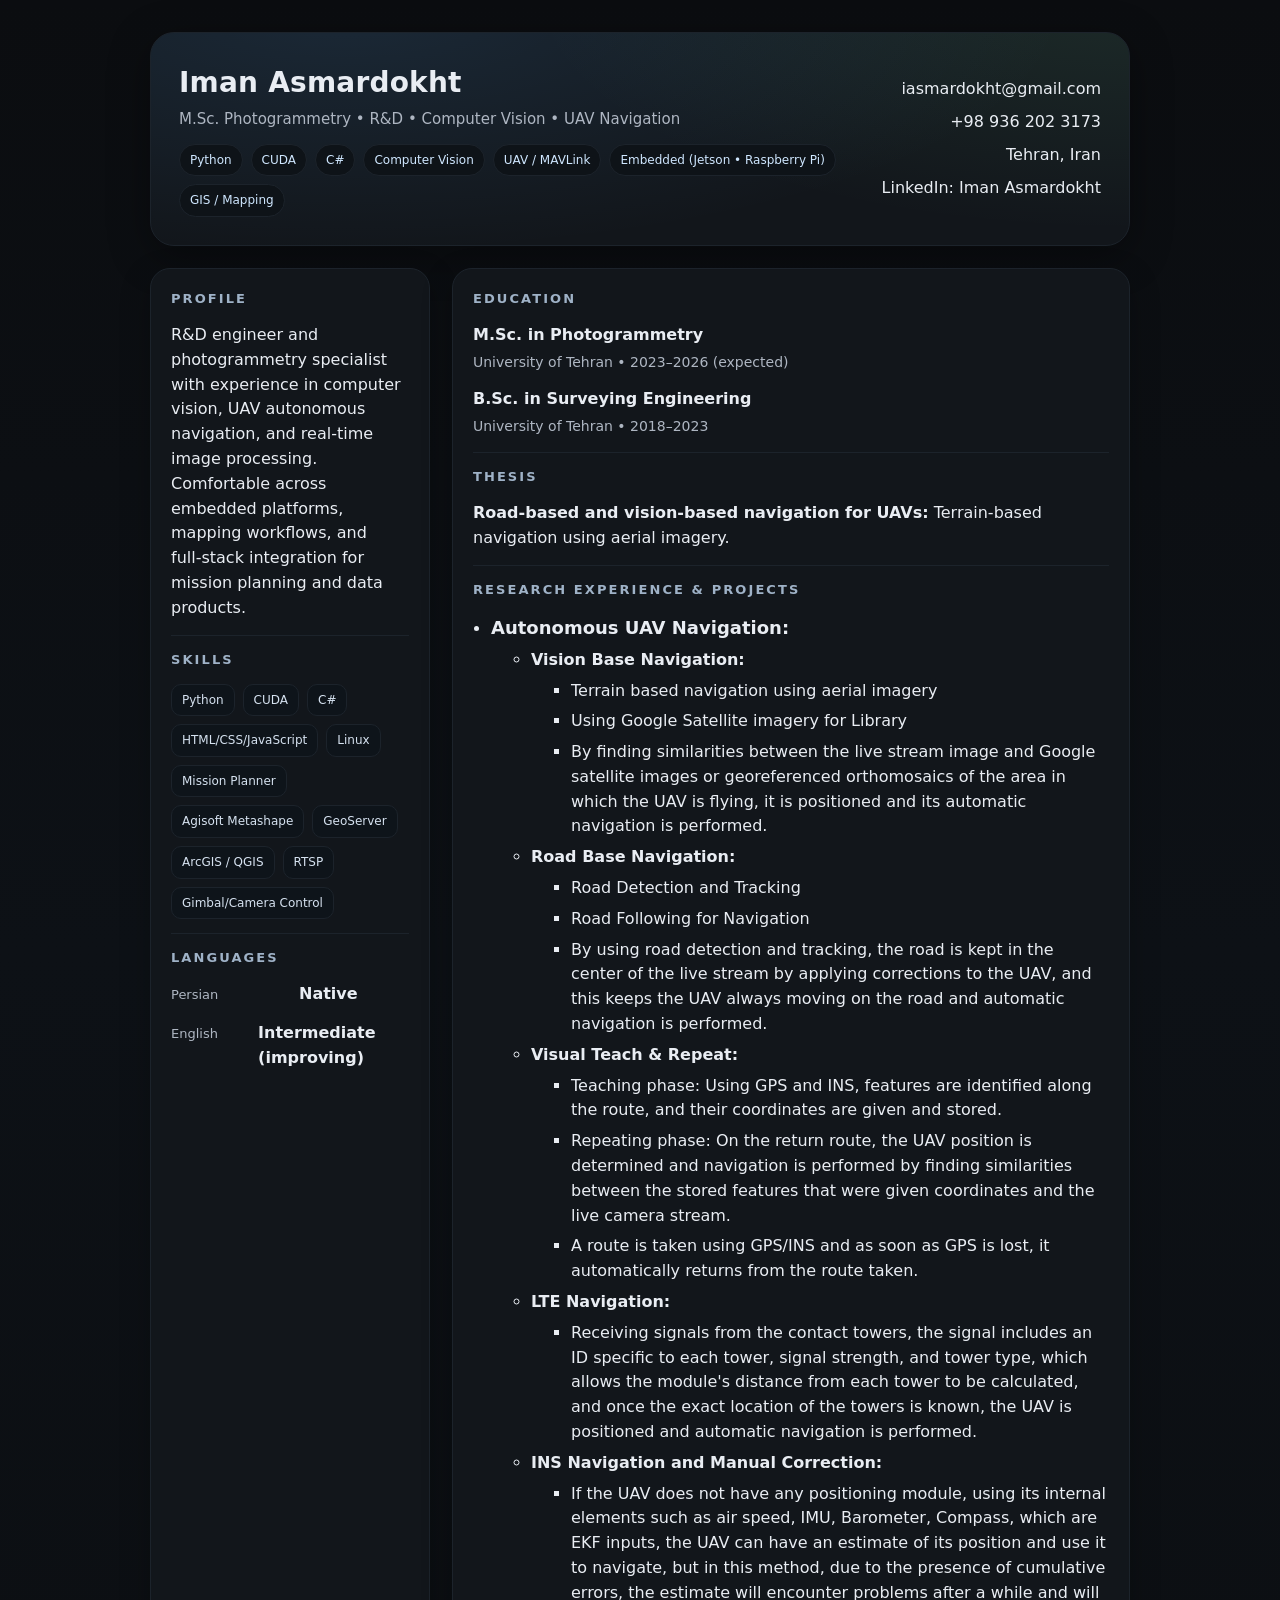
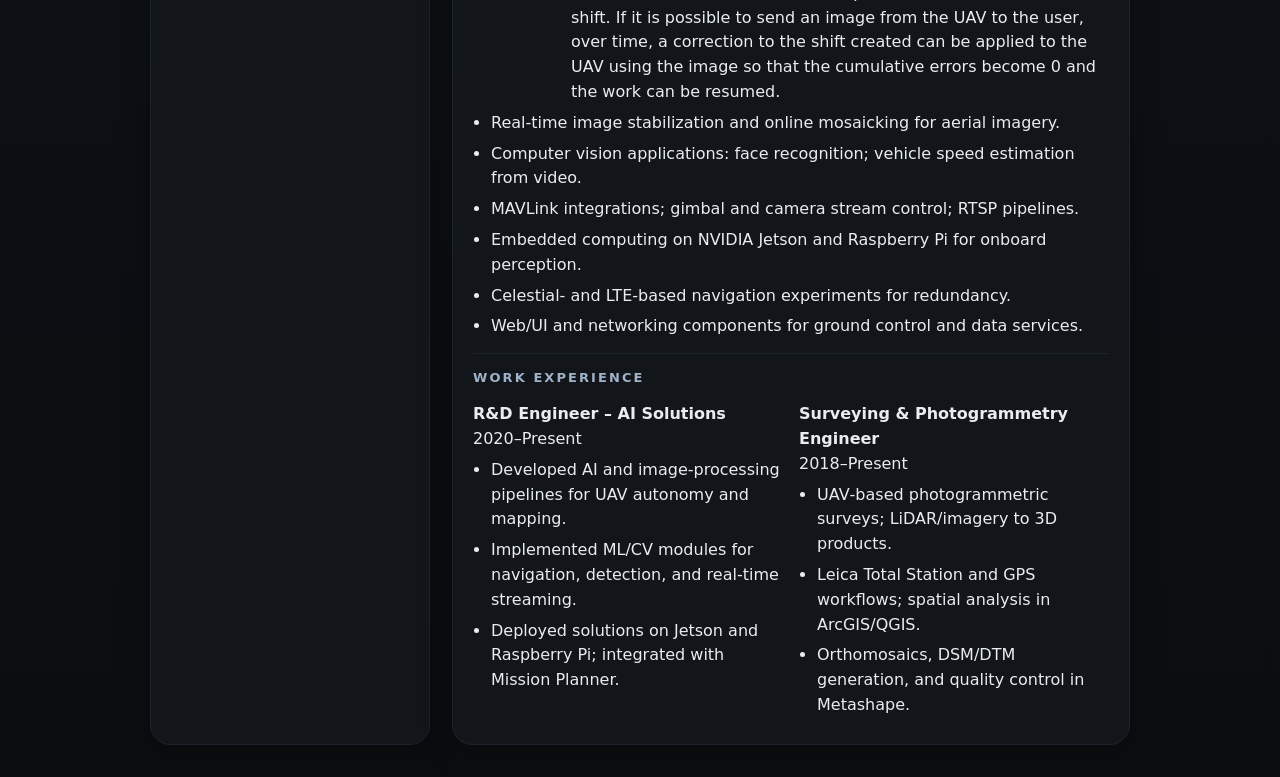
==== index.html @ 5e140377 "corection" ====
<!doctype html>
<html lang="en">
<head>
<meta charset="utf-8">
<title>Iman Asmardokht – Academic CV</title>
<meta name="viewport" content="width=device-width,initial-scale=1">
<style>
:root{
  --bg:#0b0d10;
  --card:#12161b;
  --ink:#e9edf3;
  --muted:#aeb6c2;
  --brand:#5bb1ff;
  --accent:#7ee7a7;
  --rule:#1c232b;
}
*{box-sizing:border-box}
html,body{margin:0}
body{
  background:linear-gradient(180deg,#0b0d10, #0d1116 40%, #0b0d10);
  color:var(--ink);
  font:16px/1.55 ui-sans-serif,system-ui,-apple-system,Segoe UI,Roboto,Arial,Apple Color Emoji,Segoe UI Emoji;
  -webkit-font-smoothing:antialiased;
  padding:32px 16px;
}
.wrapper{
  max-width:980px;margin:0 auto;
}
.header{
  background:radial-gradient(1200px 400px at 20% -10%, rgba(91,177,255,.12), transparent 60%),
             radial-gradient(1000px 400px at 100% -20%, rgba(126,231,167,.10), transparent 60%),
             var(--card);
  border:1px solid var(--rule);
  border-radius:24px;
  padding:28px;
  display:grid;
  grid-template-columns:1fr auto;
  gap:16px;
  box-shadow:0 10px 40px rgba(0,0,0,.35);
}
.name{
  font-size:28px;font-weight:800;letter-spacing:.2px;
}
.role{color:var(--muted);font-size:15px;margin-top:4px}
.tags{margin-top:12px;display:flex;flex-wrap:wrap;gap:8px}
.tag{
  border:1px solid var(--rule);
  background:#0e1318;
  color:#cfe7ff;
  padding:6px 10px;border-radius:999px;font-size:12px
}
.contact{
  display:flex;flex-direction:column;gap:8px;
  align-items:flex-end;justify-content:center
}
.contact a{color:var(--ink);text-decoration:none}
.contact a:hover{color:var(--brand)}
.grid{
  margin-top:22px;
  display:grid;
  grid-template-columns: 280px 1fr;
  gap:22px;
}
.card{
  background:var(--card);
  border:1px solid var(--rule);
  border-radius:20px;
  padding:20px;
  box-shadow:0 10px 30px rgba(0,0,0,.25);
}
.h{
  font-size:13px;text-transform:uppercase;letter-spacing:.16em;color:#9fb2c7;margin:0 0 14px;
}
.item{margin-bottom:14px}
.item:last-child{margin-bottom:0}
.kv{display:flex;gap:8px;align-items:baseline}
.k{width:120px;color:var(--muted);font-size:13px}
.v{font-weight:600}
.hr{height:1px;background:var(--rule);margin:14px 0}
.edu .degree{font-weight:700}
.edu .meta{color:var(--muted);font-size:14px;margin-top:4px}
.badges{display:flex;flex-wrap:wrap;gap:8px;margin-top:8px}
.badge{
  background:#0e141a;border:1px solid var(--rule);border-radius:10px;
  padding:6px 10px;font-size:12px;color:#d6e2f0
}
.list{margin:0;padding-left:18px}
.list li{margin:6px 0}
.two-col{
  display:grid;grid-template-columns:1fr 1fr;gap:16px
}
@media (max-width:900px){
  .grid{grid-template-columns:1fr}
  .contact{align-items:flex-start}
  .two-col{grid-template-columns:1fr}
}
@media print{
  body{background:#fff;color:#000;padding:0}
  .header,.card{box-shadow:none}
  .tag,.badge{border-color:#ddd;background:#fafafa;color:#000}
  :root{--rule:#ddd}
}
</style>
</head>
<body>
  <div class="wrapper">
    <section class="header">
      <div>
        <div class="name">Iman Asmardokht</div>
        <div class="role">M.Sc. Photogrammetry • R&D • Computer Vision • UAV Navigation</div>
        <div class="tags">
          <span class="tag">Python</span>
          <span class="tag">CUDA</span>
          <span class="tag">C#</span>
          <span class="tag">Computer Vision</span>
          <span class="tag">UAV / MAVLink</span>
          <span class="tag">Embedded (Jetson • Raspberry Pi)</span>
          <span class="tag">GIS / Mapping</span>
        </div>
      </div>
      <div class="contact">
        <div><a href="mailto:iasmardokht@gmail.com">iasmardokht@gmail.com</a></div>
        <div><a href="tel:+989362023173">+98 936 202 3173</a></div>
        <div>Tehran, Iran</div>
        <div>LinkedIn: Iman Asmardokht</div>
      </div>
    </section>

    <section class="grid" aria-label="content">
      <aside class="card">
        <h3 class="h">Profile</h3>
        <div class="item">
          R&D engineer and photogrammetry specialist with experience in computer vision, UAV autonomous navigation, and real‑time image processing. Comfortable across embedded platforms, mapping workflows, and full‑stack integration for mission planning and data products.
        </div>
        <div class="hr"></div>
        <h3 class="h">Skills</h3>
        <div class="badges">
          <span class="badge">Python</span>
          <span class="badge">CUDA</span>
          <span class="badge">C#</span>
          <span class="badge">HTML/CSS/JavaScript</span>
          <span class="badge">Linux</span>
          <span class="badge">Mission Planner</span>
          <span class="badge">Agisoft Metashape</span>
          <span class="badge">GeoServer</span>
          <span class="badge">ArcGIS / QGIS</span>
          <span class="badge">RTSP</span>
          <span class="badge">Gimbal/Camera Control</span>
        </div>
        <div class="hr"></div>
        <h3 class="h">Languages</h3>
        <div class="item kv"><div class="k">Persian</div><div class="v">Native</div></div>
        <div class="item kv"><div class="k">English</div><div class="v">Intermediate (improving)</div></div>
      </aside>

      <main class="card">
        <h3 class="h">Education</h3>
        <div class="item edu">
          <div class="degree">M.Sc. in Photogrammetry</div>
          <div class="meta">University of Tehran • 2023–2026 (expected)</div>
        </div>
        <div class="item edu">
          <div class="degree">B.Sc. in Surveying Engineering</div>
          <div class="meta">University of Tehran • 2018–2023</div>
        </div>

        <div class="hr"></div>

        <h3 class="h">Thesis</h3>
        <div class="item">
          <strong>Road‑based and vision‑based navigation for UAVs:</strong> Terrain‑based navigation using aerial imagery.
        </div>

        <div class="hr"></div>

        <h3 class="h">Research Experience & Projects</h3>

        <ul class="list">
          <li>
            <span style="font-weight: bold; font-size: 18px;">Autonomous UAV Navigation:</span>
            <ul>
              <li><b>Vision Base Navigation:</b>
                <ul>
                  <li>Terrain based navigation using aerial imagery</li>
                  <li>Using Google Satellite imagery for Library</li>
                  <li>By finding similarities between the live stream image and Google satellite images or georeferenced orthomosaics of the area in which the UAV is flying, it is positioned and its automatic navigation is performed.</li>
                </ul>
              </li>
              <li><b>Road Base Navigation:</b>
                <ul>
                  <li>Road Detection and Tracking</li>
                  <li>Road Following for Navigation</li>
                  <li>By using road detection and tracking, the road is kept  in the center of the live stream by applying corrections to the UAV, and this keeps the UAV always moving on the road and automatic navigation is performed.</li>
                </ul>
              </li>
              <li><b>Visual Teach & Repeat:</b>
                <ul>
                  <li>Teaching phase: Using GPS and INS, features are identified along the route, and their coordinates are given and stored.</li>
                  <li>Repeating phase: On the return route, the UAV position is determined and navigation is performed by finding similarities between the stored features that were given coordinates and the live camera stream.</li>
                  <li>A route is taken using GPS/INS and as soon as GPS is lost, it automatically returns from the route taken.</li>
                </ul>
              </li>
              <li><b>LTE Navigation:</b>
                <ul>
                  <li>Receiving signals from the contact towers, the signal includes an ID specific to each tower, signal strength, and tower type, which allows the module's distance from each tower to be calculated, and once the exact location of the towers is known, the UAV is positioned and automatic navigation is performed.</li>
                </ul>
              </li>
              <li><b>INS Navigation and Manual Correction:</b>
                <ul>
                  <li>If the UAV does not have any positioning module, using its internal elements such as air speed, IMU, Barometer, Compass, which are EKF inputs, the UAV can have an estimate of its position and use it to navigate, but in this method, due to the presence of cumulative errors, the estimate will encounter problems after a while and will shift. If it is possible to send an image from the UAV to the user, over time, a correction to the shift created can be applied to the UAV using the image so that the cumulative errors become 0 and the work can be resumed.</li>
                </ul>
              </li>
            </ul>
          </li>
          <li>Real‑time image stabilization and online mosaicking for aerial imagery.</li>
          <li>Computer vision applications: face recognition; vehicle speed estimation from video.</li>
          <li>MAVLink integrations; gimbal and camera stream control; RTSP pipelines.</li>
          <li>Embedded computing on NVIDIA Jetson and Raspberry Pi for onboard perception.</li>
          <li>Celestial‑ and LTE‑based navigation experiments for redundancy.</li>
          <li>Web/UI and networking components for ground control and data services.</li>
        </ul>

        <!-- <ul class="list">
          <li>Autonomous UAV navigation: vision‑based and road‑based methods; INS integration with EKF; Visual Teach & Repeat.</li>
          <li>Real‑time image stabilization and online mosaicking for aerial imagery.</li>
          <li>Computer vision applications: face recognition; vehicle speed estimation from video.</li>
          <li>MAVLink integrations; gimbal and camera stream control; RTSP pipelines.</li>
          <li>Embedded computing on NVIDIA Jetson and Raspberry Pi for onboard perception.</li>
          <li>Celestial‑ and LTE‑based navigation experiments for redundancy.</li>
          <li>Web/UI and networking components for ground control and data services.</li>
        </ul> -->

        <div class="hr"></div>

        <h3 class="h">Work Experience</h3>
        <div class="two-col">
          <div class="item">
            <strong>R&D Engineer – AI Solutions</strong><br>
            2020–Present
            <ul class="list">
              <li>Developed AI and image‑processing pipelines for UAV autonomy and mapping.</li>
              <li>Implemented ML/CV modules for navigation, detection, and real‑time streaming.</li>
              <li>Deployed solutions on Jetson and Raspberry Pi; integrated with Mission Planner.</li>
            </ul>
          </div>
          <div class="item">
            <strong>Surveying & Photogrammetry Engineer</strong><br>
            2018–Present
            <ul class="list">
              <li>UAV‑based photogrammetric surveys; LiDAR/imagery to 3D products.</li>
              <li>Leica Total Station and GPS workflows; spatial analysis in ArcGIS/QGIS.</li>
              <li>Orthomosaics, DSM/DTM generation, and quality control in Metashape.</li>
            </ul>
          </div>
        </div>
      </main>
    </section>
  </div>
</body>
</html>
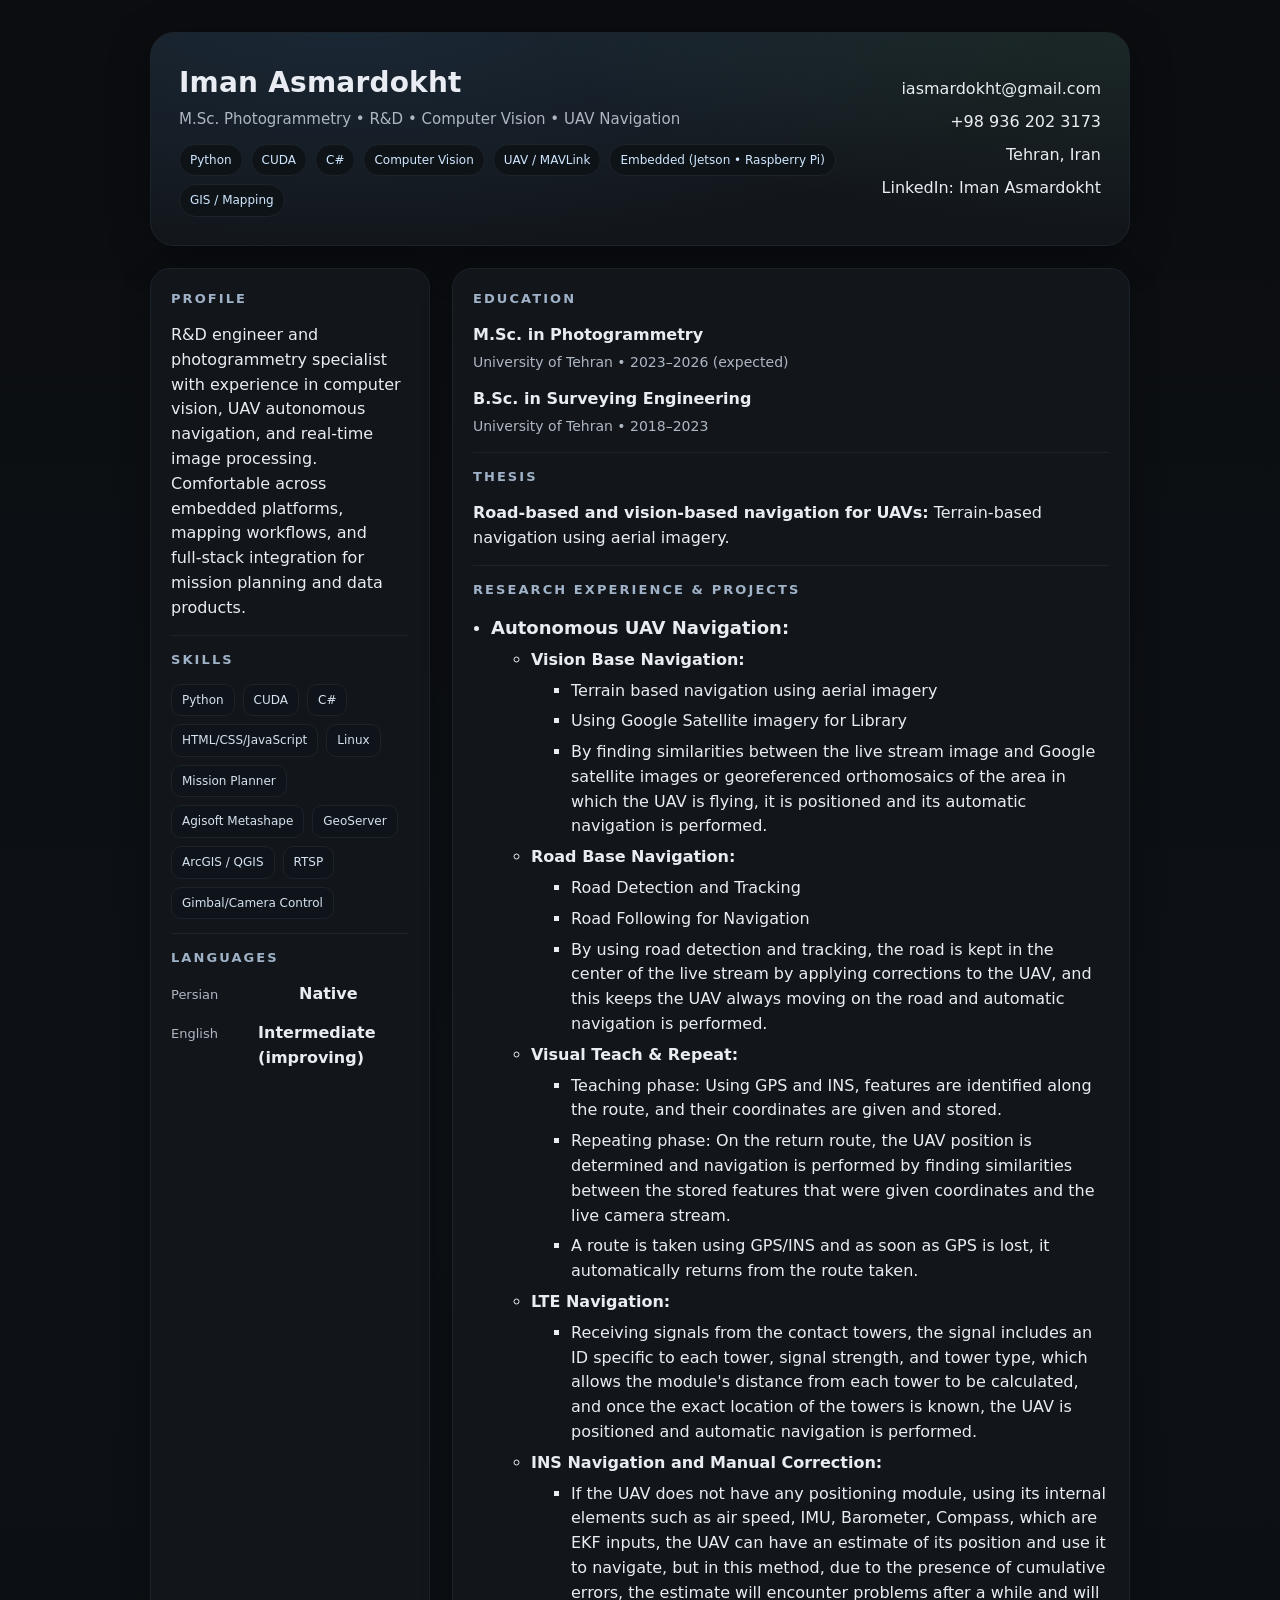
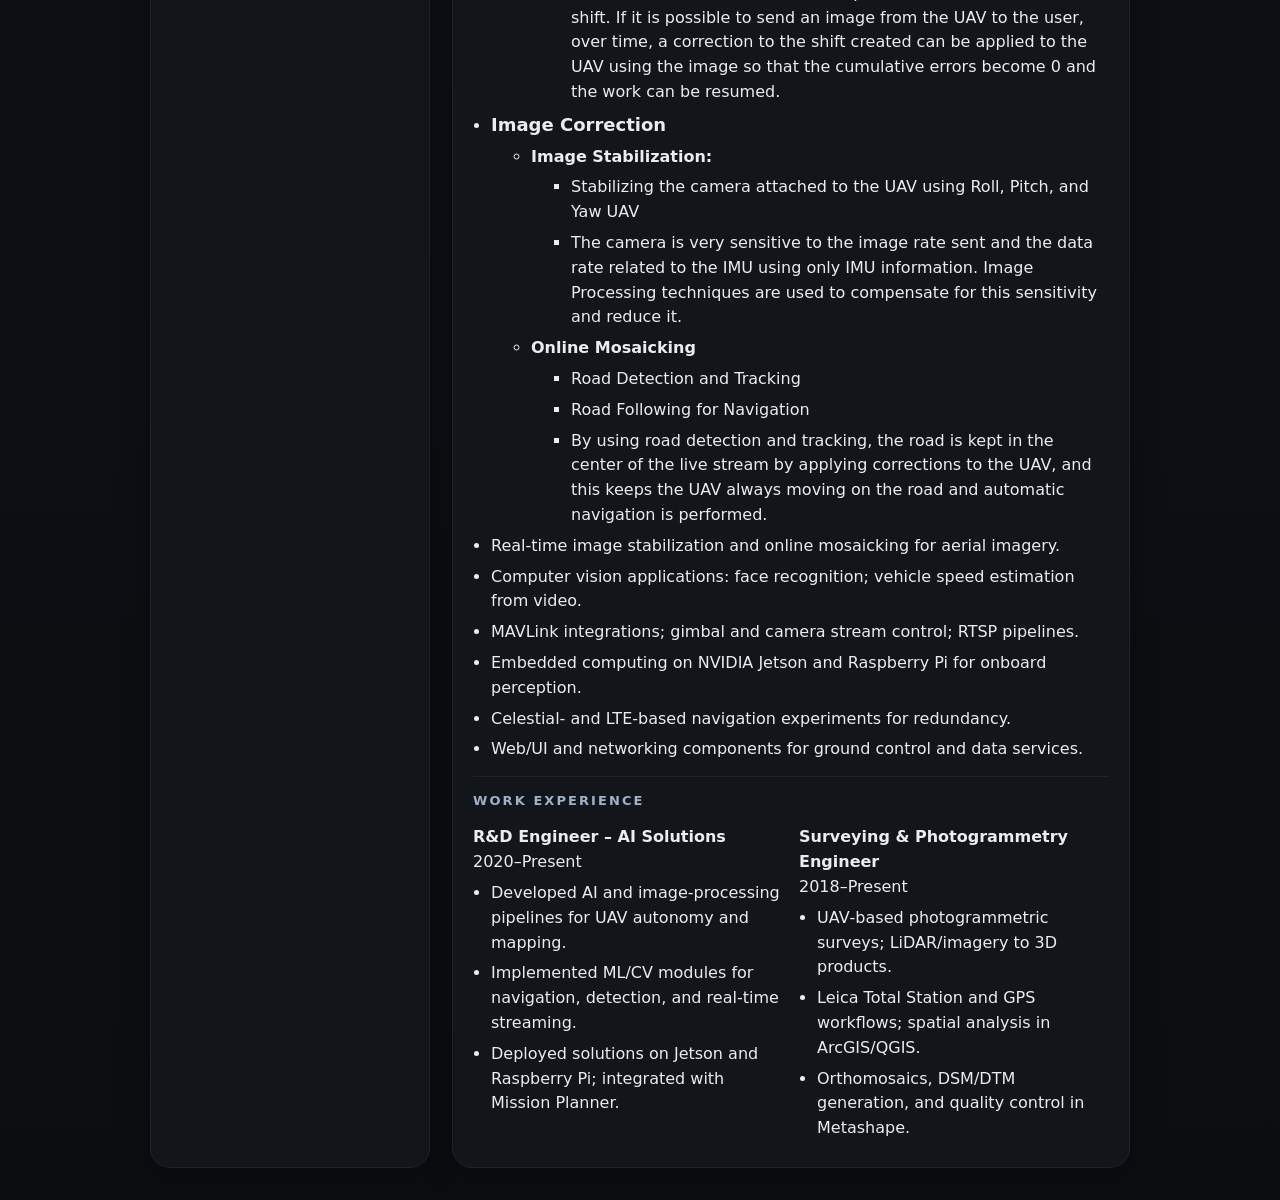
==== commit cc02e824: "Update Research" ====
--- a/index.html
+++ b/index.html
@@ -212,6 +212,26 @@
               </li>
             </ul>
           </li>
+
+          <li>
+            <span style="font-weight: bold; font-size: 18px;">Image Correction</span>
+            <ul>
+              <li><b>Image Stabilization:</b>
+                <ul>
+                  <li>Stabilizing the camera attached to the UAV using Roll, Pitch, and Yaw UAV</li>
+                  <li>The camera is very sensitive to the image rate sent and the data rate related to the IMU using only IMU information. Image Processing techniques are used to compensate for this sensitivity and reduce it.</li>
+                </ul>
+              </li>
+              <li><b>Online Mosaicking</b>
+                <ul>
+                  <li>Road Detection and Tracking</li>
+                  <li>Road Following for Navigation</li>
+                  <li>By using road detection and tracking, the road is kept  in the center of the live stream by applying corrections to the UAV, and this keeps the UAV always moving on the road and automatic navigation is performed.</li>
+                </ul>
+              </li>
+            </ul>
+          </li>
+
           <li>Real‑time image stabilization and online mosaicking for aerial imagery.</li>
           <li>Computer vision applications: face recognition; vehicle speed estimation from video.</li>
           <li>MAVLink integrations; gimbal and camera stream control; RTSP pipelines.</li>
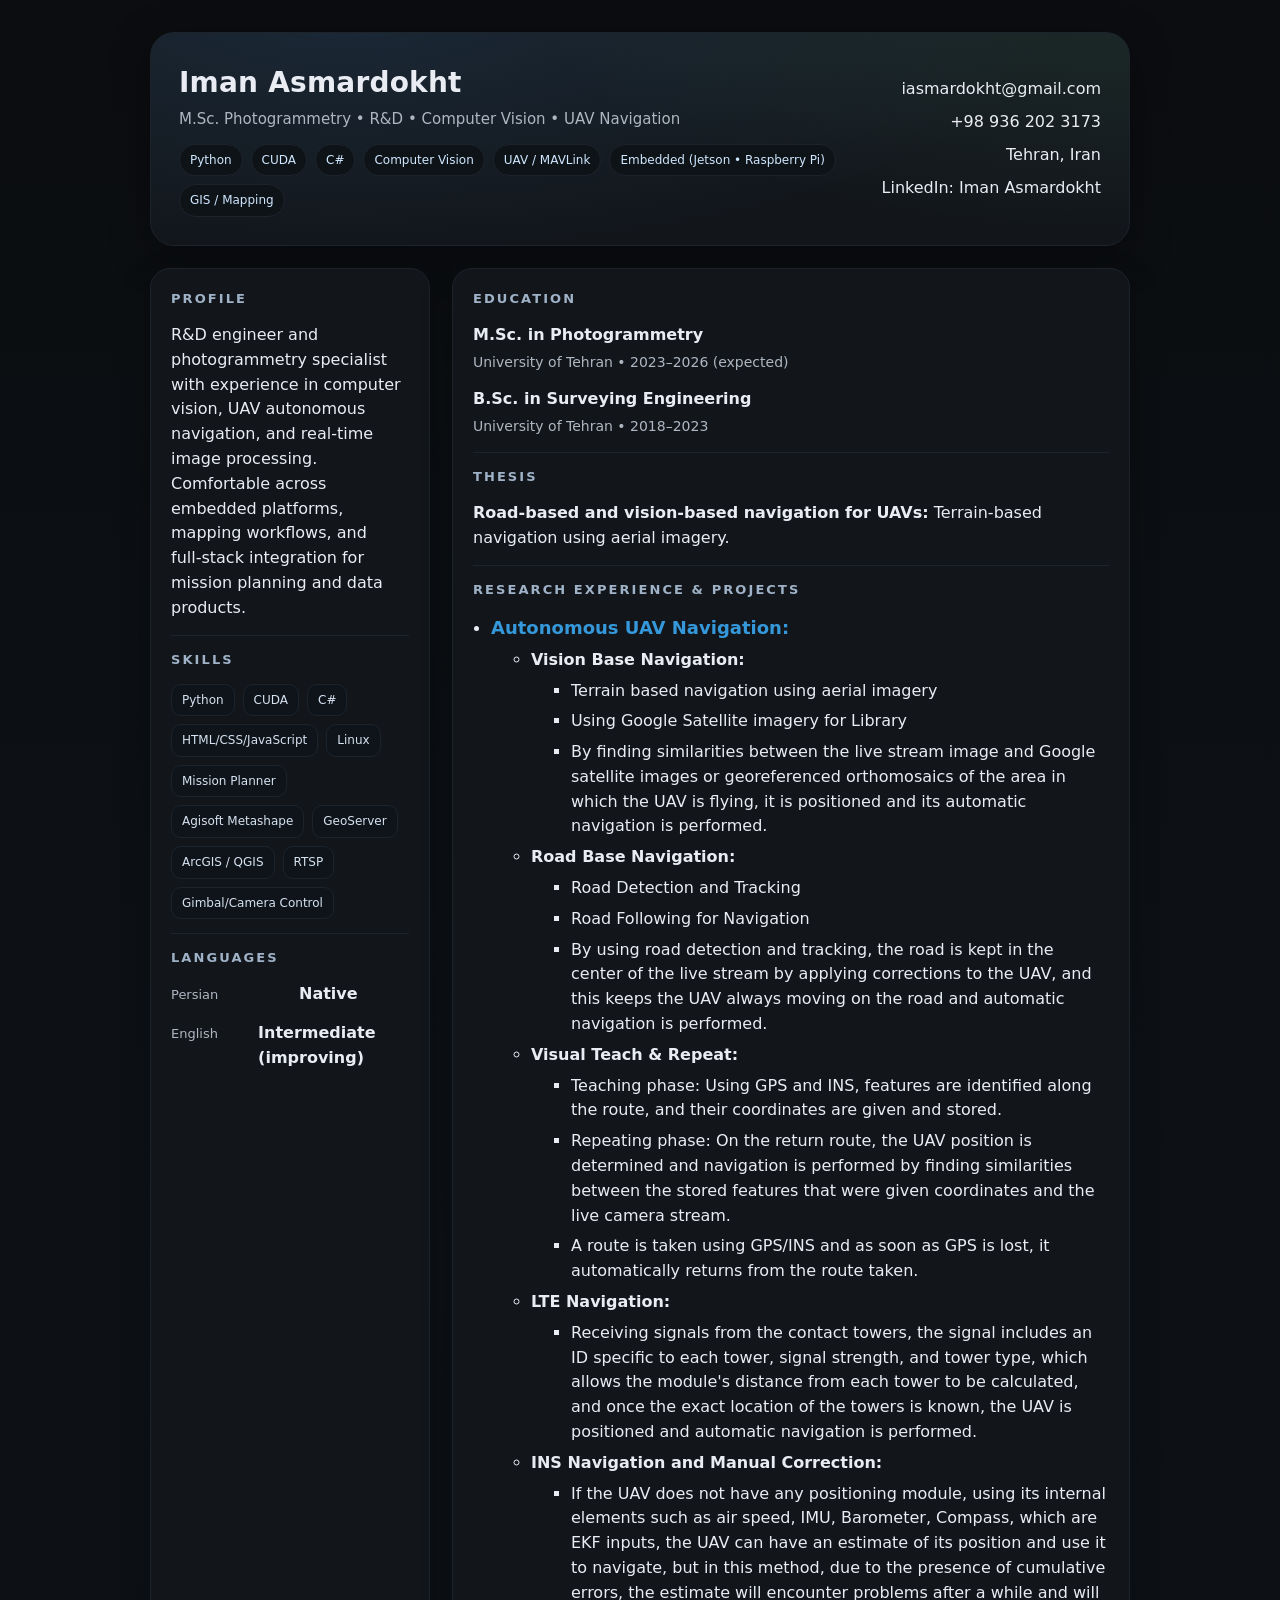
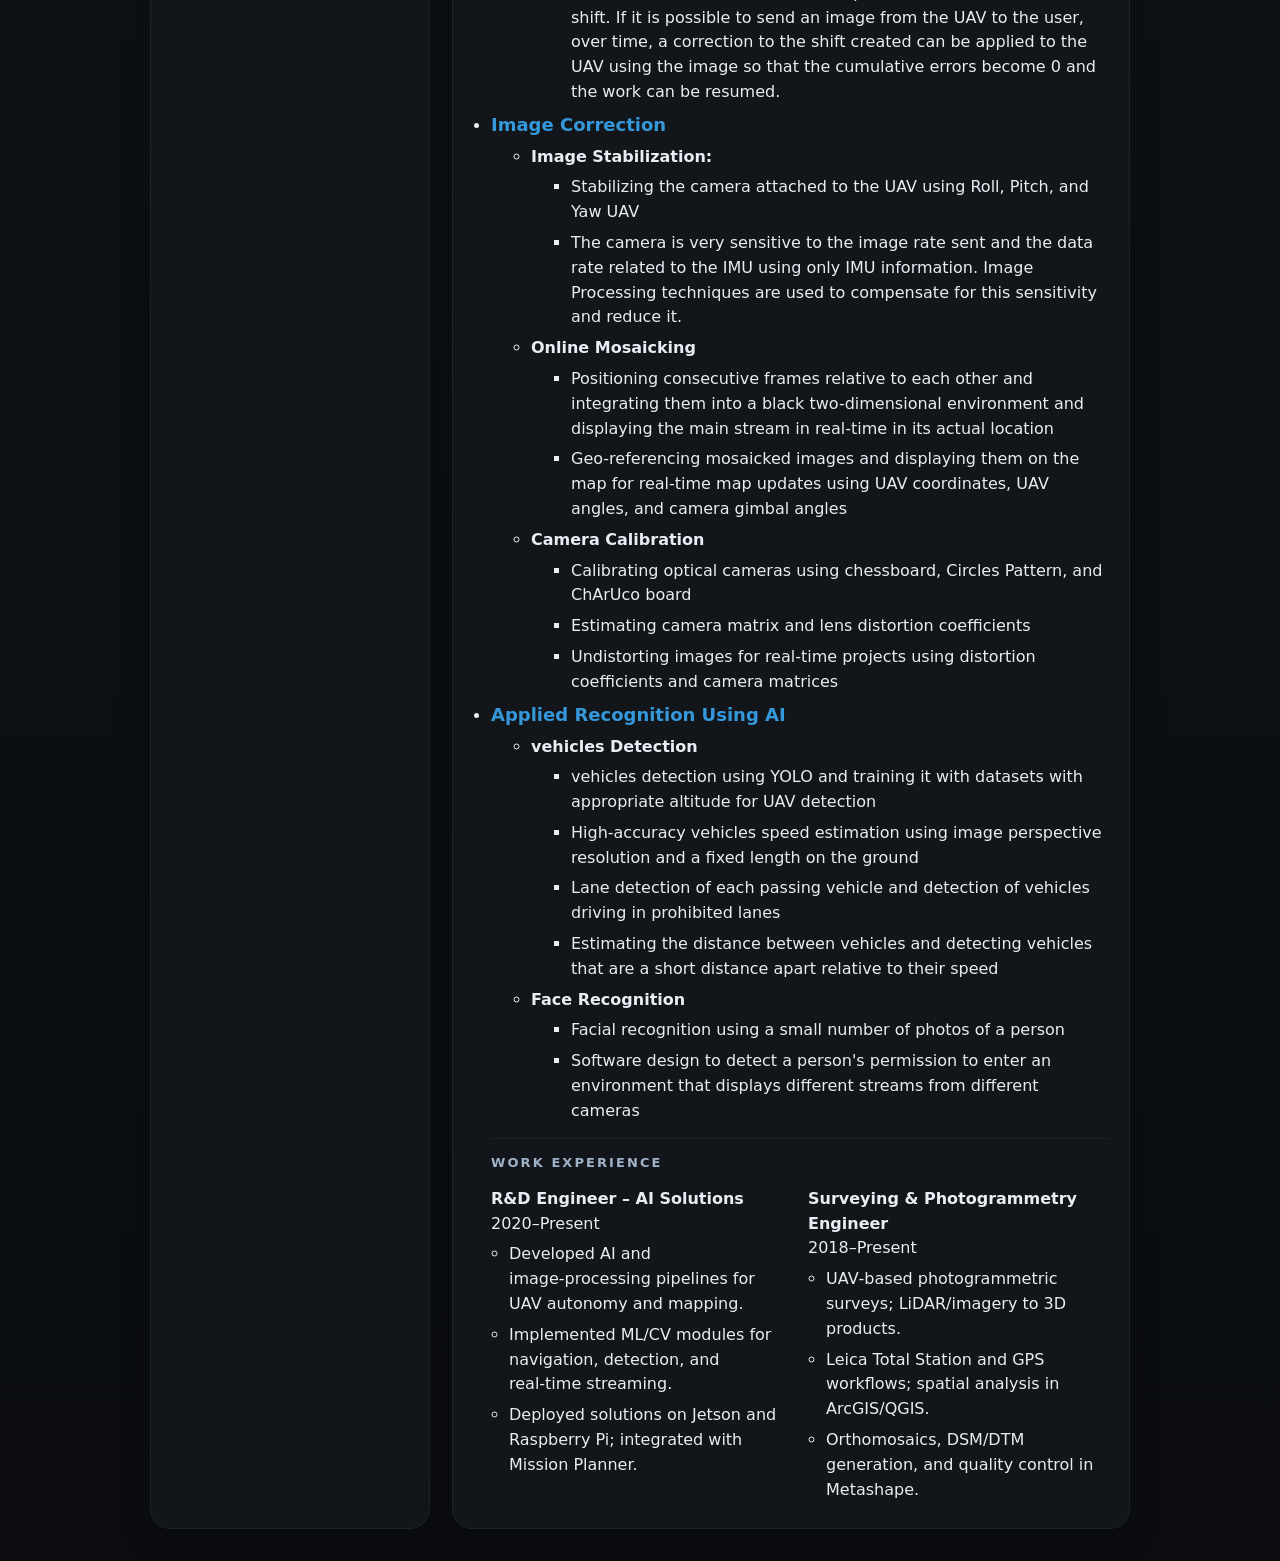
==== commit 9f0c4d8c: "Update Resaerch" ====
--- a/index.html
+++ b/index.html
@@ -177,7 +177,7 @@
 
         <ul class="list">
           <li>
-            <span style="font-weight: bold; font-size: 18px;">Autonomous UAV Navigation:</span>
+            <span style="font-weight: bold; font-size: 18px; color: #3498db;">Autonomous UAV Navigation:</span>
             <ul>
               <li><b>Vision Base Navigation:</b>
                 <ul>
@@ -214,7 +214,7 @@
           </li>
 
           <li>
-            <span style="font-weight: bold; font-size: 18px;">Image Correction</span>
+            <span style="font-weight: bold; font-size: 18px; color: #3498db;">Image Correction</span>
             <ul>
               <li><b>Image Stabilization:</b>
                 <ul>
@@ -224,21 +224,40 @@
               </li>
               <li><b>Online Mosaicking</b>
                 <ul>
-                  <li>Road Detection and Tracking</li>
-                  <li>Road Following for Navigation</li>
-                  <li>By using road detection and tracking, the road is kept  in the center of the live stream by applying corrections to the UAV, and this keeps the UAV always moving on the road and automatic navigation is performed.</li>
+                  <li>Positioning consecutive frames relative to each other and integrating them into a black two-dimensional environment and displaying the main stream in real-time in its actual location</li>
+                  <li>Geo-referencing mosaicked images and displaying them on the map for real-time map updates using UAV coordinates, UAV angles, and camera gimbal angles</li>
+                </ul>
+              </li>
+              <li><b>Camera Calibration</b>
+                <ul>
+                  <li>Calibrating optical cameras using chessboard, Circles Pattern, and ChArUco board</li>
+                  <li>Estimating camera matrix and lens distortion coefficients</li>
+                  <li>Undistorting images for real-time projects using distortion coefficients and camera matrices</li>
                 </ul>
               </li>
             </ul>
           </li>
 
-          <li>Real‑time image stabilization and online mosaicking for aerial imagery.</li>
-          <li>Computer vision applications: face recognition; vehicle speed estimation from video.</li>
-          <li>MAVLink integrations; gimbal and camera stream control; RTSP pipelines.</li>
-          <li>Embedded computing on NVIDIA Jetson and Raspberry Pi for onboard perception.</li>
-          <li>Celestial‑ and LTE‑based navigation experiments for redundancy.</li>
-          <li>Web/UI and networking components for ground control and data services.</li>
-        </ul>
+          <li>
+            <span style="font-weight: bold; font-size: 18px; color: #3498db;">Applied Recognition Using AI</span>
+            <ul>
+              <li><b>vehicles Detection</b>
+                <ul>
+                  <li>vehicles detection using YOLO and training it with datasets with appropriate altitude for UAV detection</li>
+                  <li>High-accuracy vehicles speed estimation using image perspective resolution and a fixed length on the ground</li>
+                  <li>Lane detection of each passing vehicle and detection of vehicles driving in prohibited lanes</li>
+                  <li>Estimating the distance between vehicles and detecting vehicles that are a short distance apart relative to their speed</li>
+                </ul>
+              </li>
+              <li><b>Face Recognition</b>
+                <ul>
+                  <li>Facial recognition using a small number of photos of a person</li>
+                  <li>Software design to detect a person's permission to enter an environment that displays different streams from different cameras</li>
+                </ul>
+              </li>
+            </ul>
+          </li>
+
 
         <!-- <ul class="list">
           <li>Autonomous UAV navigation: vision‑based and road‑based methods; INS integration with EKF; Visual Teach & Repeat.</li>
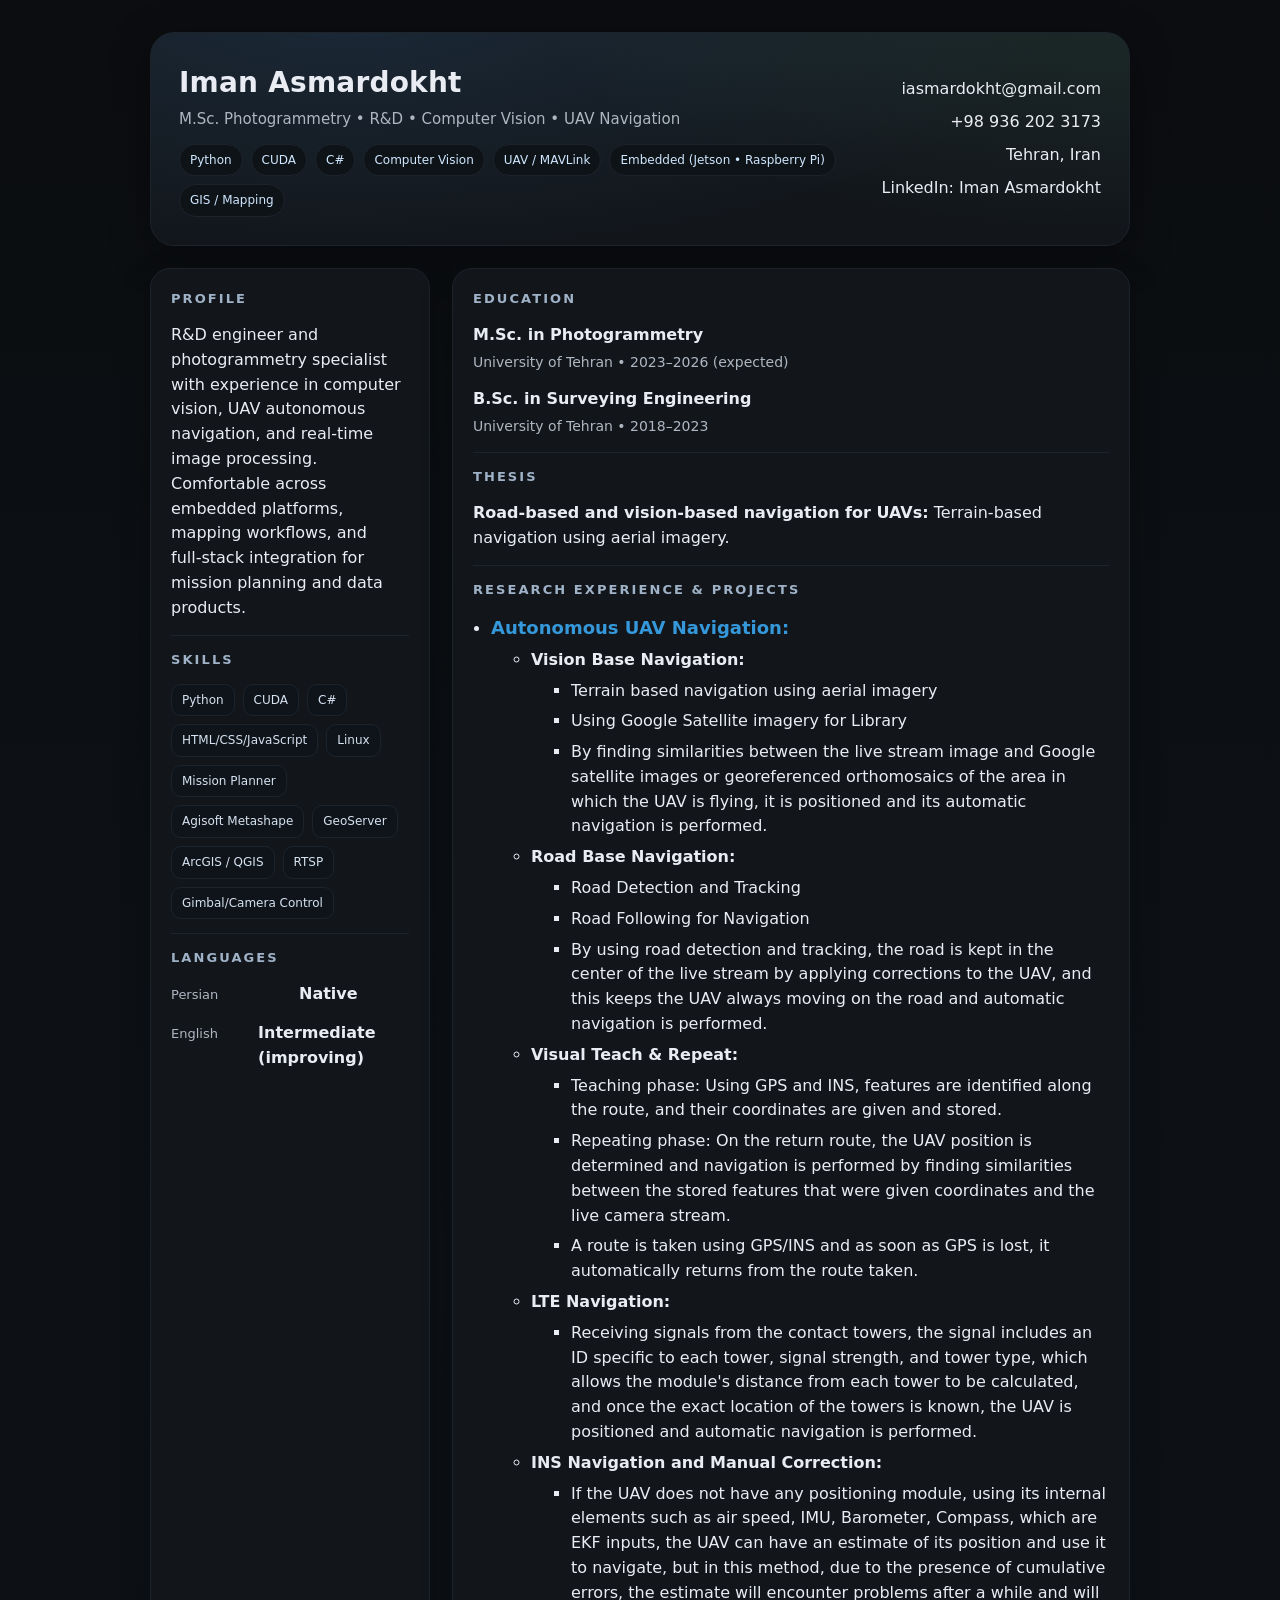
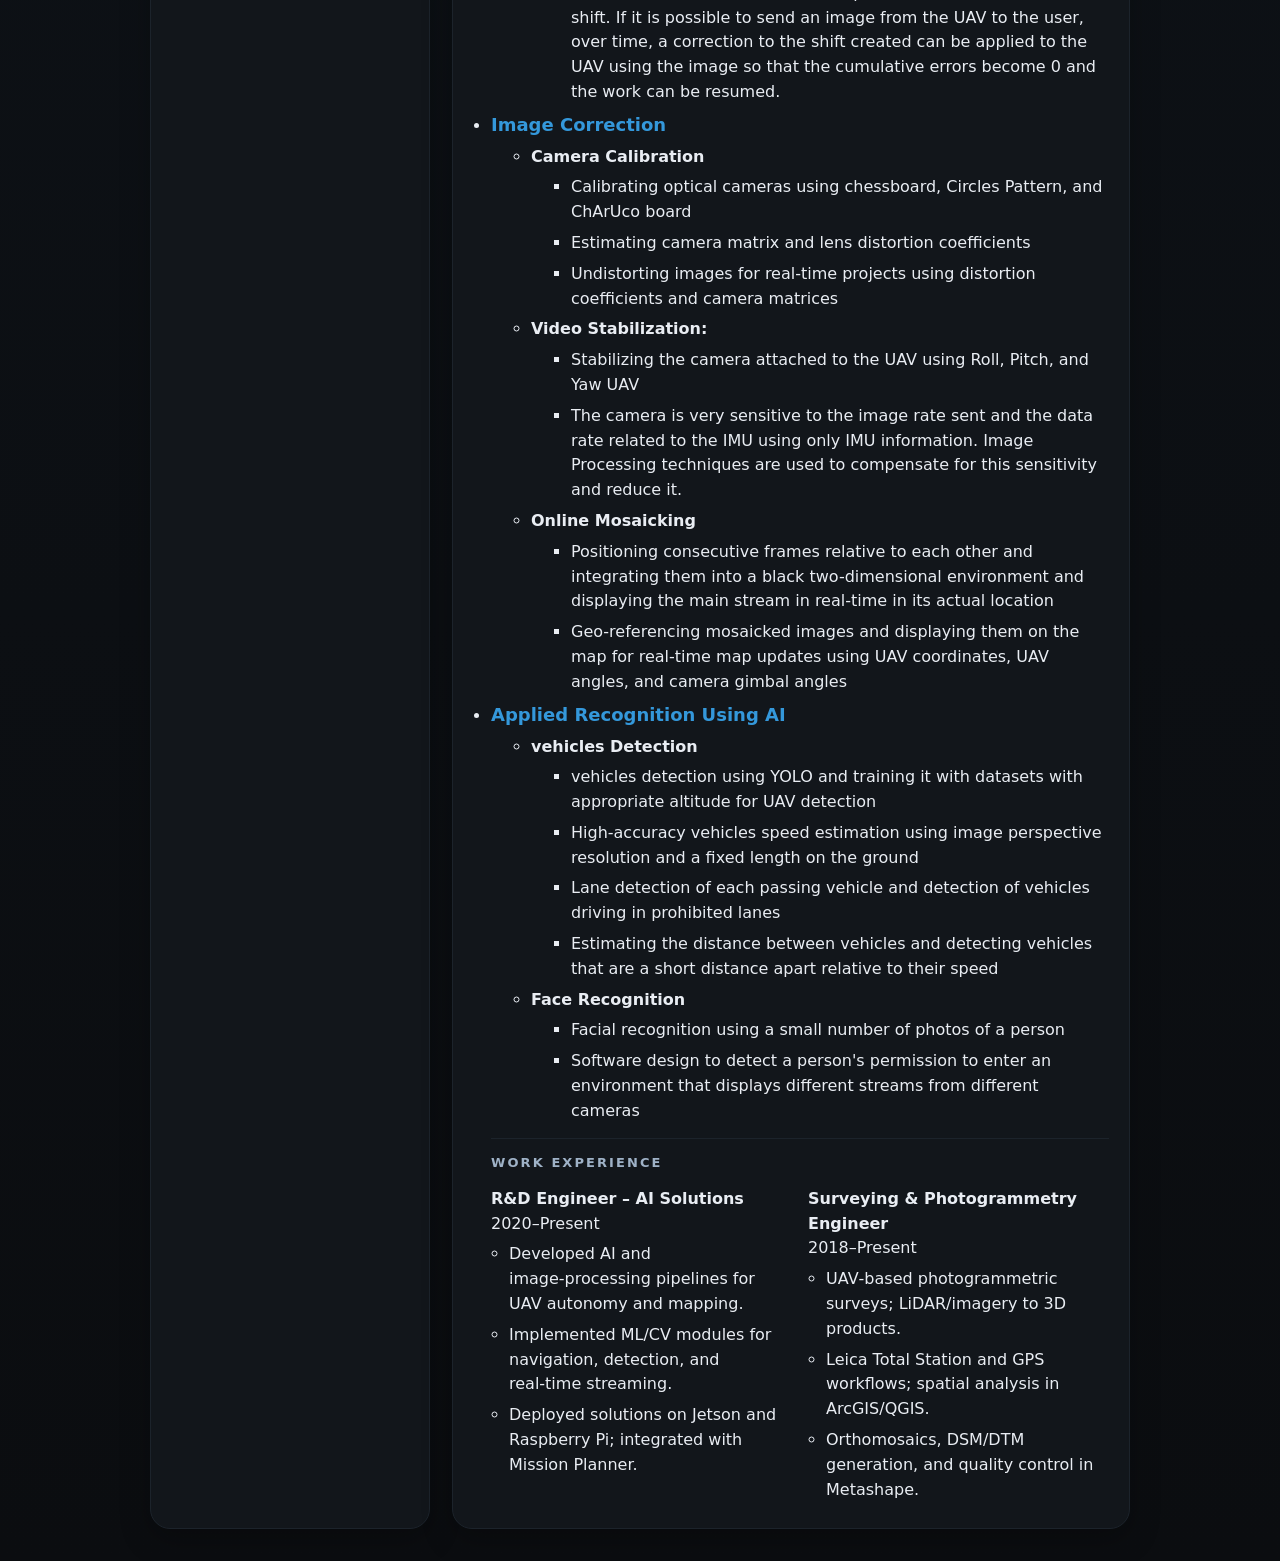
==== commit 27555ce0: "Update Resaerch" ====
--- a/index.html
+++ b/index.html
@@ -216,23 +216,23 @@
           <li>
             <span style="font-weight: bold; font-size: 18px; color: #3498db;">Image Correction</span>
             <ul>
-              <li><b>Image Stabilization:</b>
-                <ul>
-                  <li>Stabilizing the camera attached to the UAV using Roll, Pitch, and Yaw UAV</li>
-                  <li>The camera is very sensitive to the image rate sent and the data rate related to the IMU using only IMU information. Image Processing techniques are used to compensate for this sensitivity and reduce it.</li>
-                </ul>
-              </li>
-              <li><b>Online Mosaicking</b>
-                <ul>
-                  <li>Positioning consecutive frames relative to each other and integrating them into a black two-dimensional environment and displaying the main stream in real-time in its actual location</li>
-                  <li>Geo-referencing mosaicked images and displaying them on the map for real-time map updates using UAV coordinates, UAV angles, and camera gimbal angles</li>
-                </ul>
-              </li>
               <li><b>Camera Calibration</b>
                 <ul>
                   <li>Calibrating optical cameras using chessboard, Circles Pattern, and ChArUco board</li>
                   <li>Estimating camera matrix and lens distortion coefficients</li>
                   <li>Undistorting images for real-time projects using distortion coefficients and camera matrices</li>
+                </ul>
+              </li>
+              <li><b>Video Stabilization:</b>
+                <ul>
+                  <li>Stabilizing the camera attached to the UAV using Roll, Pitch, and Yaw UAV</li>
+                  <li>The camera is very sensitive to the image rate sent and the data rate related to the IMU using only IMU information. Image Processing techniques are used to compensate for this sensitivity and reduce it.</li>
+                </ul>
+              </li>
+              <li><b>Online Mosaicking</b>
+                <ul>
+                  <li>Positioning consecutive frames relative to each other and integrating them into a black two-dimensional environment and displaying the main stream in real-time in its actual location</li>
+                  <li>Geo-referencing mosaicked images and displaying them on the map for real-time map updates using UAV coordinates, UAV angles, and camera gimbal angles</li>
                 </ul>
               </li>
             </ul>
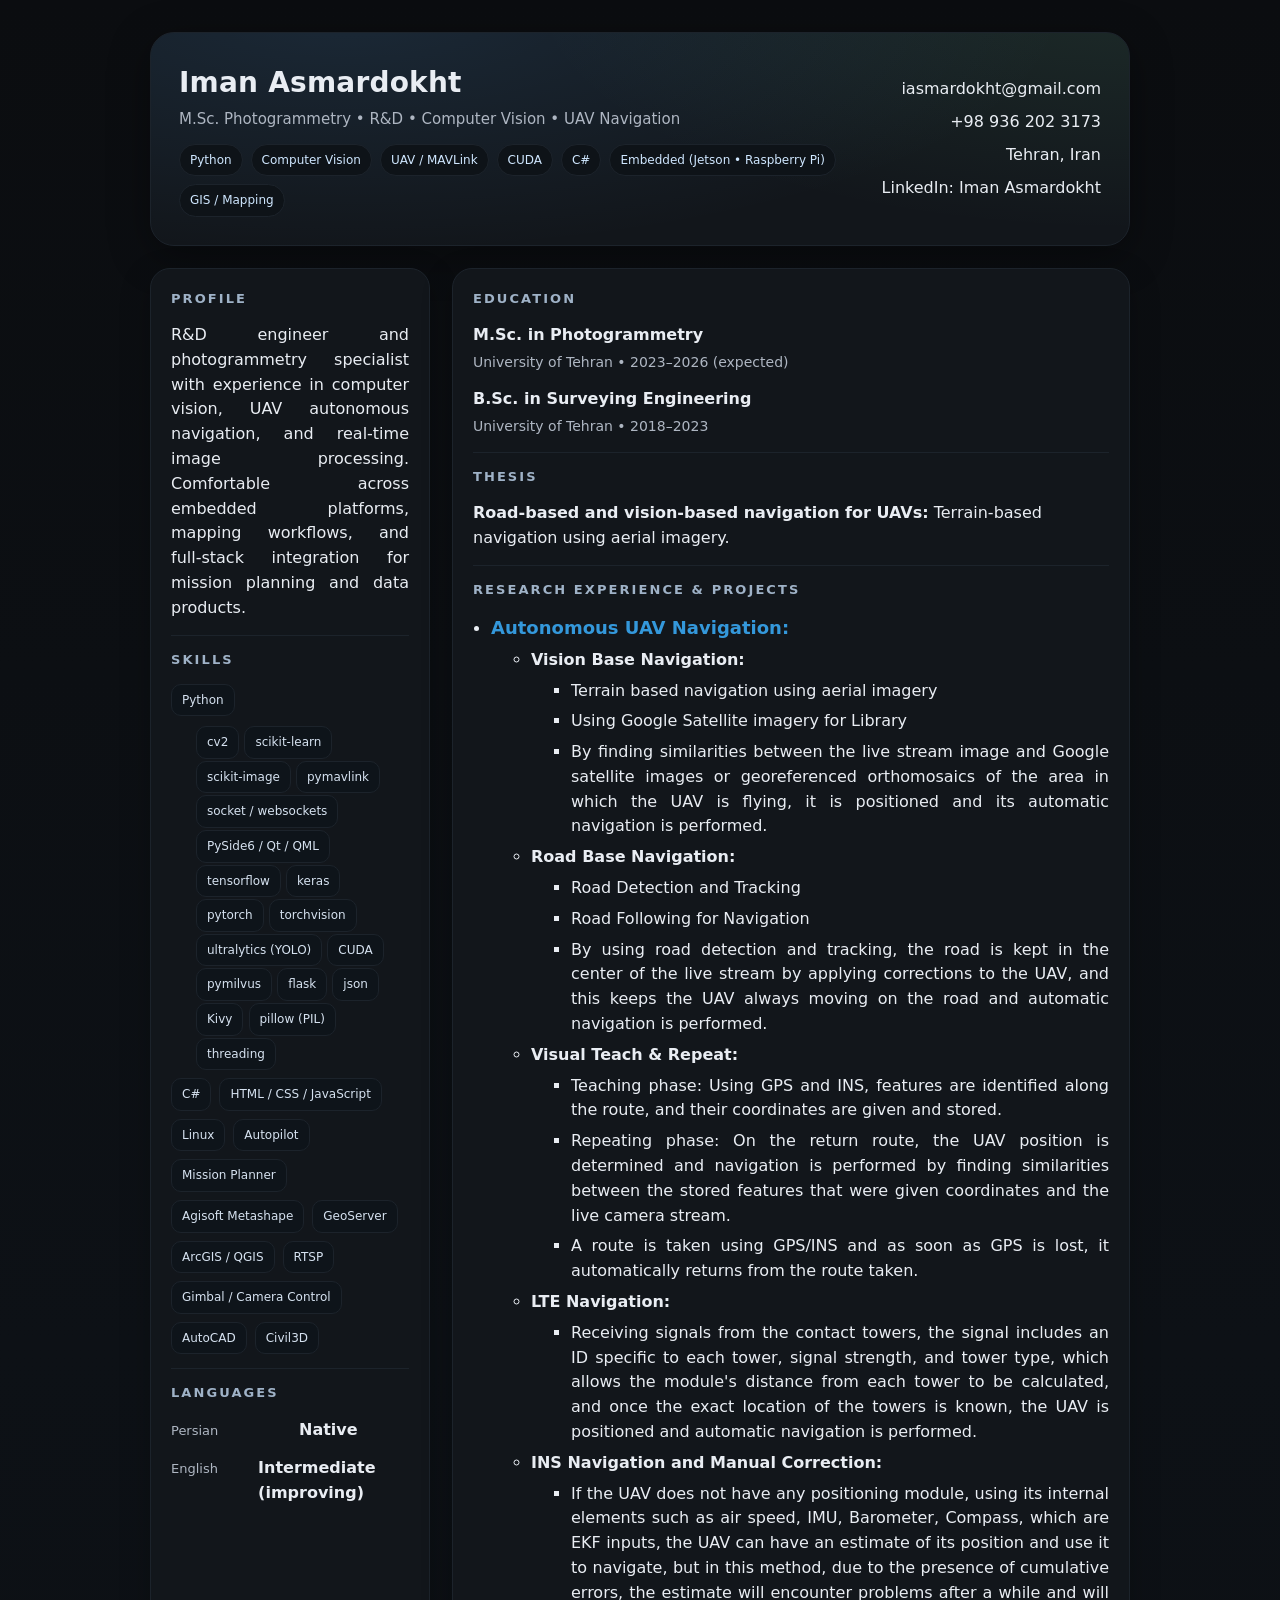
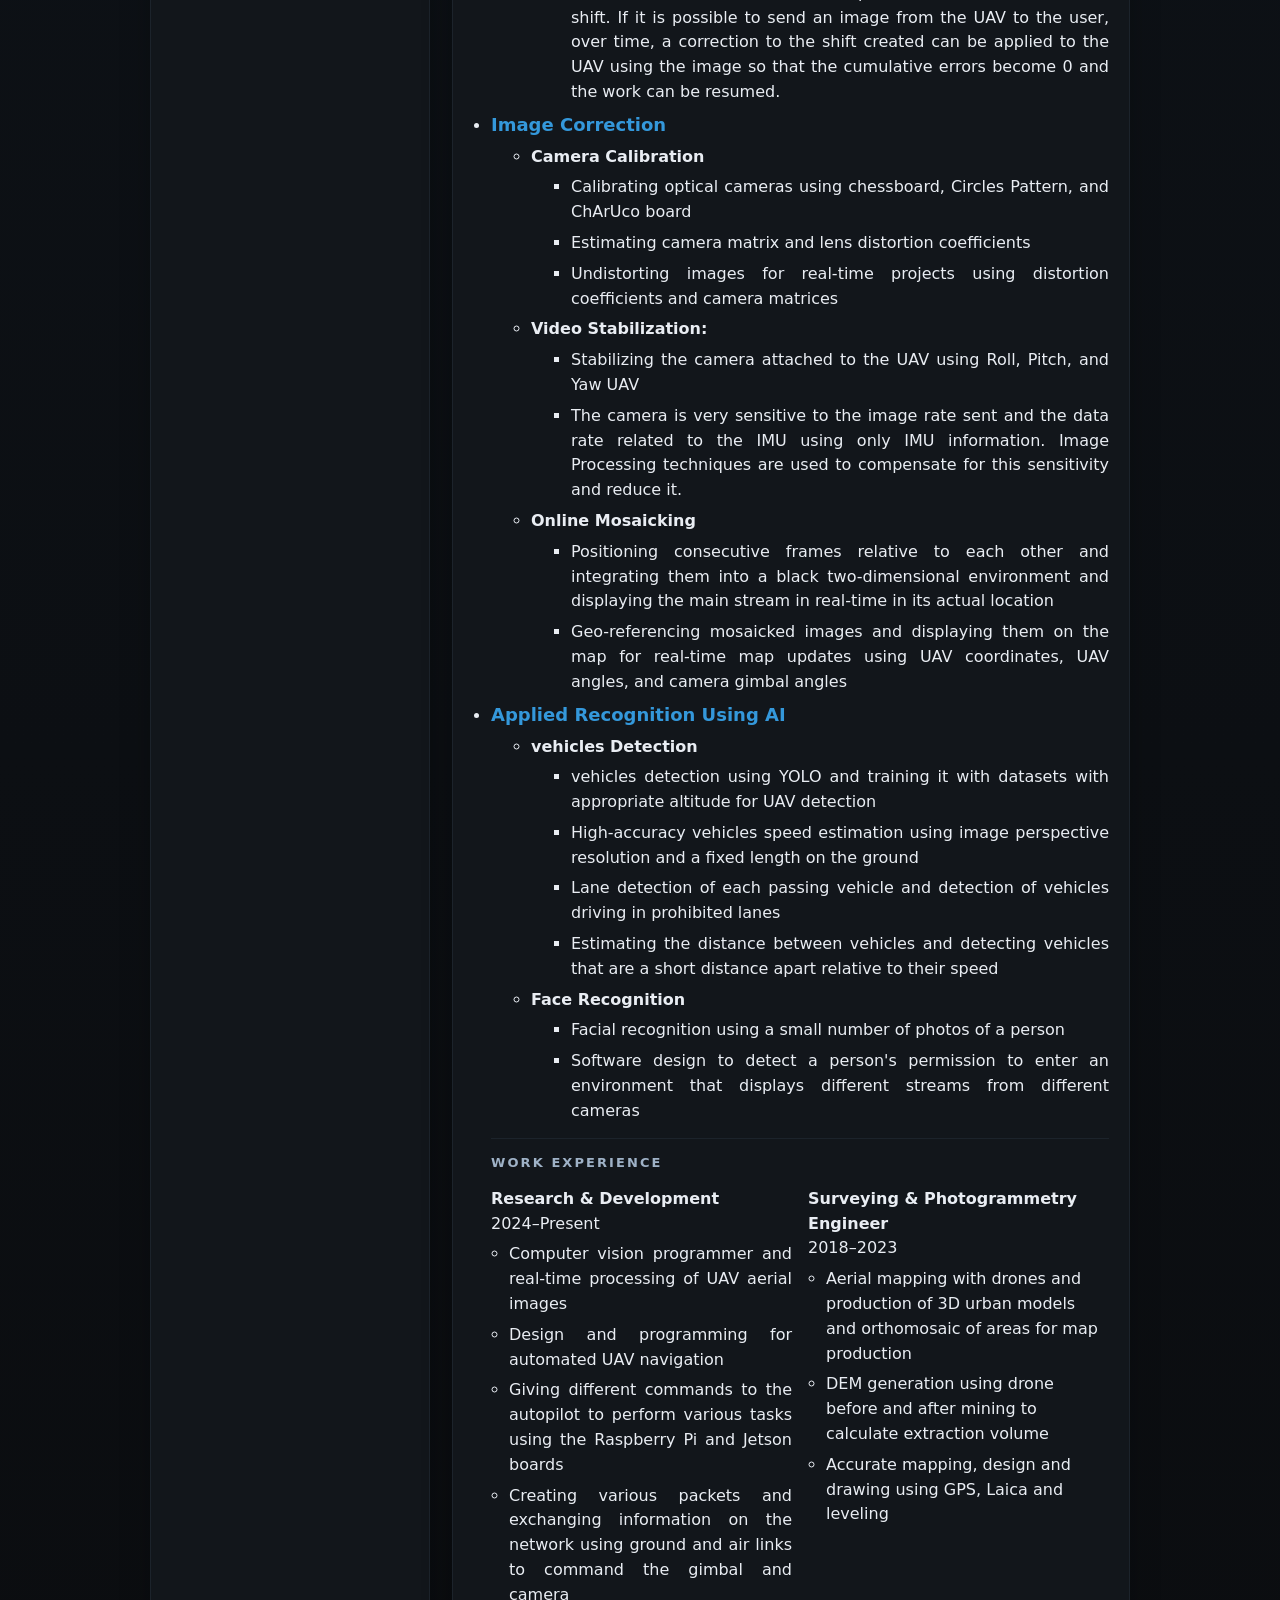
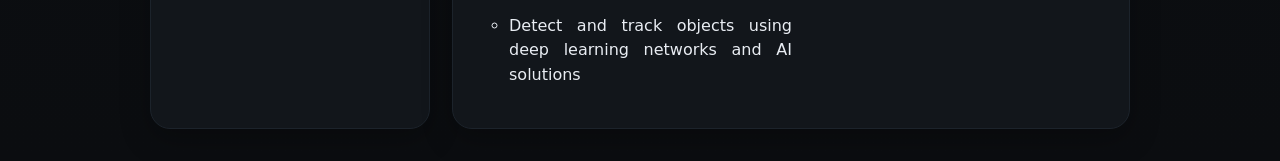
==== commit c1b27b36: "Update Design" ====
--- a/index.html
+++ b/index.html
@@ -110,10 +110,10 @@
         <div class="role">M.Sc. Photogrammetry • R&D • Computer Vision • UAV Navigation</div>
         <div class="tags">
           <span class="tag">Python</span>
+          <span class="tag">Computer Vision</span>
+          <span class="tag">UAV / MAVLink</span>
           <span class="tag">CUDA</span>
           <span class="tag">C#</span>
-          <span class="tag">Computer Vision</span>
-          <span class="tag">UAV / MAVLink</span>
           <span class="tag">Embedded (Jetson • Raspberry Pi)</span>
           <span class="tag">GIS / Mapping</span>
         </div>
@@ -129,23 +129,46 @@
     <section class="grid" aria-label="content">
       <aside class="card">
         <h3 class="h">Profile</h3>
-        <div class="item">
+        <div class="item" style="text-align: justify;">
           R&D engineer and photogrammetry specialist with experience in computer vision, UAV autonomous navigation, and real‑time image processing. Comfortable across embedded platforms, mapping workflows, and full‑stack integration for mission planning and data products.
         </div>
         <div class="hr"></div>
         <h3 class="h">Skills</h3>
         <div class="badges">
           <span class="badge">Python</span>
-          <span class="badge">CUDA</span>
+          <div class="sub-badges"  style = "margin-left: 25px;" >
+            <span class="badge" style="display: inline-flex; flex-wrap: wrap; gap: 6px; margin-top: 2px;">cv2</span>
+            <span class="badge" style="display: inline-flex; flex-wrap: wrap; gap: 6px; margin-top: 2px;">scikit-learn</span>
+            <span class="badge" style="display: inline-flex; flex-wrap: wrap; gap: 6px; margin-top: 2px;">scikit-image</span>
+            <span class="badge" style="display: inline-flex; flex-wrap: wrap; gap: 6px; margin-top: 2px;">pymavlink</span>
+            <span class="badge" style="display: inline-flex; flex-wrap: wrap; gap: 6px; margin-top: 2px;">socket / websockets</span>
+            <span class="badge" style="display: inline-flex; flex-wrap: wrap; gap: 6px; margin-top: 2px;">PySide6 / Qt / QML</span>
+            <span class="badge" style="display: inline-flex; flex-wrap: wrap; gap: 6px; margin-top: 2px;">tensorflow</span>
+            <span class="badge" style="display: inline-flex; flex-wrap: wrap; gap: 6px; margin-top: 2px;">keras</span>
+            <span class="badge" style="display: inline-flex; flex-wrap: wrap; gap: 6px; margin-top: 2px;">pytorch</span>
+            <span class="badge" style="display: inline-flex; flex-wrap: wrap; gap: 6px; margin-top: 2px;">torchvision</span>
+            <span class="badge" style="display: inline-flex; flex-wrap: wrap; gap: 6px; margin-top: 2px;">ultralytics (YOLO)</span>
+            <span class="badge" style="display: inline-flex; flex-wrap: wrap; gap: 6px; margin-top: 2px;">CUDA</span>
+            <span class="badge" style="display: inline-flex; flex-wrap: wrap; gap: 6px; margin-top: 2px;">pymilvus</span>
+            <span class="badge" style="display: inline-flex; flex-wrap: wrap; gap: 6px; margin-top: 2px;">flask</span>
+            <span class="badge" style="display: inline-flex; flex-wrap: wrap; gap: 6px; margin-top: 2px;">json</span>
+            <span class="badge" style="display: inline-flex; flex-wrap: wrap; gap: 6px; margin-top: 2px;">Kivy</span>
+            <span class="badge" style="display: inline-flex; flex-wrap: wrap; gap: 6px; margin-top: 2px;">pillow (PIL)</span>
+            <span class="badge" style="display: inline-flex; flex-wrap: wrap; gap: 6px; margin-top: 2px;">threading</span>
+          </div>
+
           <span class="badge">C#</span>
-          <span class="badge">HTML/CSS/JavaScript</span>
+          <span class="badge">HTML / CSS / JavaScript</span>
           <span class="badge">Linux</span>
+          <span class="badge">Autopilot</span>
           <span class="badge">Mission Planner</span>
           <span class="badge">Agisoft Metashape</span>
           <span class="badge">GeoServer</span>
           <span class="badge">ArcGIS / QGIS</span>
           <span class="badge">RTSP</span>
-          <span class="badge">Gimbal/Camera Control</span>
+          <span class="badge">Gimbal / Camera Control</span>
+          <span class="badge">AutoCAD</span>
+          <span class="badge">Civil3D</span>
         </div>
         <div class="hr"></div>
         <h3 class="h">Languages</h3>
@@ -183,31 +206,31 @@
                 <ul>
                   <li>Terrain based navigation using aerial imagery</li>
                   <li>Using Google Satellite imagery for Library</li>
-                  <li>By finding similarities between the live stream image and Google satellite images or georeferenced orthomosaics of the area in which the UAV is flying, it is positioned and its automatic navigation is performed.</li>
+                  <li style="text-align: justify;">By finding similarities between the live stream image and Google satellite images or georeferenced orthomosaics of the area in which the UAV is flying, it is positioned and its automatic navigation is performed.</li>
                 </ul>
               </li>
               <li><b>Road Base Navigation:</b>
                 <ul>
                   <li>Road Detection and Tracking</li>
                   <li>Road Following for Navigation</li>
-                  <li>By using road detection and tracking, the road is kept  in the center of the live stream by applying corrections to the UAV, and this keeps the UAV always moving on the road and automatic navigation is performed.</li>
+                  <li style="text-align: justify;">By using road detection and tracking, the road is kept  in the center of the live stream by applying corrections to the UAV, and this keeps the UAV always moving on the road and automatic navigation is performed.</li>
                 </ul>
               </li>
               <li><b>Visual Teach & Repeat:</b>
                 <ul>
-                  <li>Teaching phase: Using GPS and INS, features are identified along the route, and their coordinates are given and stored.</li>
-                  <li>Repeating phase: On the return route, the UAV position is determined and navigation is performed by finding similarities between the stored features that were given coordinates and the live camera stream.</li>
-                  <li>A route is taken using GPS/INS and as soon as GPS is lost, it automatically returns from the route taken.</li>
+                  <li style="text-align: justify;">Teaching phase: Using GPS and INS, features are identified along the route, and their coordinates are given and stored.</li>
+                  <li style="text-align: justify;">Repeating phase: On the return route, the UAV position is determined and navigation is performed by finding similarities between the stored features that were given coordinates and the live camera stream.</li>
+                  <li style="text-align: justify;">A route is taken using GPS/INS and as soon as GPS is lost, it automatically returns from the route taken.</li>
                 </ul>
               </li>
               <li><b>LTE Navigation:</b>
                 <ul>
-                  <li>Receiving signals from the contact towers, the signal includes an ID specific to each tower, signal strength, and tower type, which allows the module's distance from each tower to be calculated, and once the exact location of the towers is known, the UAV is positioned and automatic navigation is performed.</li>
+                  <li style="text-align: justify;">Receiving signals from the contact towers, the signal includes an ID specific to each tower, signal strength, and tower type, which allows the module's distance from each tower to be calculated, and once the exact location of the towers is known, the UAV is positioned and automatic navigation is performed.</li>
                 </ul>
               </li>
               <li><b>INS Navigation and Manual Correction:</b>
                 <ul>
-                  <li>If the UAV does not have any positioning module, using its internal elements such as air speed, IMU, Barometer, Compass, which are EKF inputs, the UAV can have an estimate of its position and use it to navigate, but in this method, due to the presence of cumulative errors, the estimate will encounter problems after a while and will shift. If it is possible to send an image from the UAV to the user, over time, a correction to the shift created can be applied to the UAV using the image so that the cumulative errors become 0 and the work can be resumed.</li>
+                  <li style="text-align: justify;">If the UAV does not have any positioning module, using its internal elements such as air speed, IMU, Barometer, Compass, which are EKF inputs, the UAV can have an estimate of its position and use it to navigate, but in this method, due to the presence of cumulative errors, the estimate will encounter problems after a while and will shift. If it is possible to send an image from the UAV to the user, over time, a correction to the shift created can be applied to the UAV using the image so that the cumulative errors become 0 and the work can be resumed.</li>
                 </ul>
               </li>
             </ul>
@@ -218,21 +241,21 @@
             <ul>
               <li><b>Camera Calibration</b>
                 <ul>
-                  <li>Calibrating optical cameras using chessboard, Circles Pattern, and ChArUco board</li>
-                  <li>Estimating camera matrix and lens distortion coefficients</li>
-                  <li>Undistorting images for real-time projects using distortion coefficients and camera matrices</li>
+                  <li style="text-align: justify;">Calibrating optical cameras using chessboard, Circles Pattern, and ChArUco board</li>
+                  <li style="text-align: justify;">Estimating camera matrix and lens distortion coefficients</li>
+                  <li style="text-align: justify;">Undistorting images for real-time projects using distortion coefficients and camera matrices</li>
                 </ul>
               </li>
               <li><b>Video Stabilization:</b>
                 <ul>
-                  <li>Stabilizing the camera attached to the UAV using Roll, Pitch, and Yaw UAV</li>
-                  <li>The camera is very sensitive to the image rate sent and the data rate related to the IMU using only IMU information. Image Processing techniques are used to compensate for this sensitivity and reduce it.</li>
+                  <li style="text-align: justify;">Stabilizing the camera attached to the UAV using Roll, Pitch, and Yaw UAV</li>
+                  <li style="text-align: justify;">The camera is very sensitive to the image rate sent and the data rate related to the IMU using only IMU information. Image Processing techniques are used to compensate for this sensitivity and reduce it.</li>
                 </ul>
               </li>
               <li><b>Online Mosaicking</b>
                 <ul>
-                  <li>Positioning consecutive frames relative to each other and integrating them into a black two-dimensional environment and displaying the main stream in real-time in its actual location</li>
-                  <li>Geo-referencing mosaicked images and displaying them on the map for real-time map updates using UAV coordinates, UAV angles, and camera gimbal angles</li>
+                  <li style="text-align: justify;">Positioning consecutive frames relative to each other and integrating them into a black two-dimensional environment and displaying the main stream in real-time in its actual location</li>
+                  <li style="text-align: justify;">Geo-referencing mosaicked images and displaying them on the map for real-time map updates using UAV coordinates, UAV angles, and camera gimbal angles</li>
                 </ul>
               </li>
             </ul>
@@ -243,16 +266,16 @@
             <ul>
               <li><b>vehicles Detection</b>
                 <ul>
-                  <li>vehicles detection using YOLO and training it with datasets with appropriate altitude for UAV detection</li>
-                  <li>High-accuracy vehicles speed estimation using image perspective resolution and a fixed length on the ground</li>
-                  <li>Lane detection of each passing vehicle and detection of vehicles driving in prohibited lanes</li>
-                  <li>Estimating the distance between vehicles and detecting vehicles that are a short distance apart relative to their speed</li>
+                  <li style="text-align: justify;">vehicles detection using YOLO and training it with datasets with appropriate altitude for UAV detection</li>
+                  <li style="text-align: justify;">High-accuracy vehicles speed estimation using image perspective resolution and a fixed length on the ground</li>
+                  <li style="text-align: justify;">Lane detection of each passing vehicle and detection of vehicles driving in prohibited lanes</li>
+                  <li style="text-align: justify;">Estimating the distance between vehicles and detecting vehicles that are a short distance apart relative to their speed</li>
                 </ul>
               </li>
               <li><b>Face Recognition</b>
                 <ul>
-                  <li>Facial recognition using a small number of photos of a person</li>
-                  <li>Software design to detect a person's permission to enter an environment that displays different streams from different cameras</li>
+                  <li style="text-align: justify;">Facial recognition using a small number of photos of a person</li>
+                  <li style="text-align: justify;">Software design to detect a person's permission to enter an environment that displays different streams from different cameras</li>
                 </ul>
               </li>
             </ul>
@@ -274,21 +297,23 @@
         <h3 class="h">Work Experience</h3>
         <div class="two-col">
           <div class="item">
-            <strong>R&D Engineer – AI Solutions</strong><br>
-            2020–Present
+            <strong>Research & Development</strong><br>
+            2024–Present
             <ul class="list">
-              <li>Developed AI and image‑processing pipelines for UAV autonomy and mapping.</li>
-              <li>Implemented ML/CV modules for navigation, detection, and real‑time streaming.</li>
-              <li>Deployed solutions on Jetson and Raspberry Pi; integrated with Mission Planner.</li>
+              <li style="text-align: justify;">Computer vision programmer and real-time processing of UAV aerial images</li>
+              <li style="text-align: justify;">Design and programming for automated UAV navigation</li>
+              <li style="text-align: justify;">Giving different commands to the autopilot to perform various tasks using the Raspberry Pi and Jetson boards</li>
+              <li style="text-align: justify;">Creating various packets and exchanging information on the network using ground and air links to command the gimbal and camera</li>
+              <li style="text-align: justify;">Detect and track objects using deep learning networks and AI solutions</li>
             </ul>
           </div>
           <div class="item">
             <strong>Surveying & Photogrammetry Engineer</strong><br>
-            2018–Present
+            2018–2023
             <ul class="list">
-              <li>UAV‑based photogrammetric surveys; LiDAR/imagery to 3D products.</li>
-              <li>Leica Total Station and GPS workflows; spatial analysis in ArcGIS/QGIS.</li>
-              <li>Orthomosaics, DSM/DTM generation, and quality control in Metashape.</li>
+              <li>Aerial mapping with drones and production of 3D urban models and orthomosaic of areas for map production</li>
+              <li>DEM generation using drone before and after mining to calculate extraction volume</li>
+              <li>Accurate mapping, design and drawing using GPS, Laica and leveling</li>
             </ul>
           </div>
         </div>
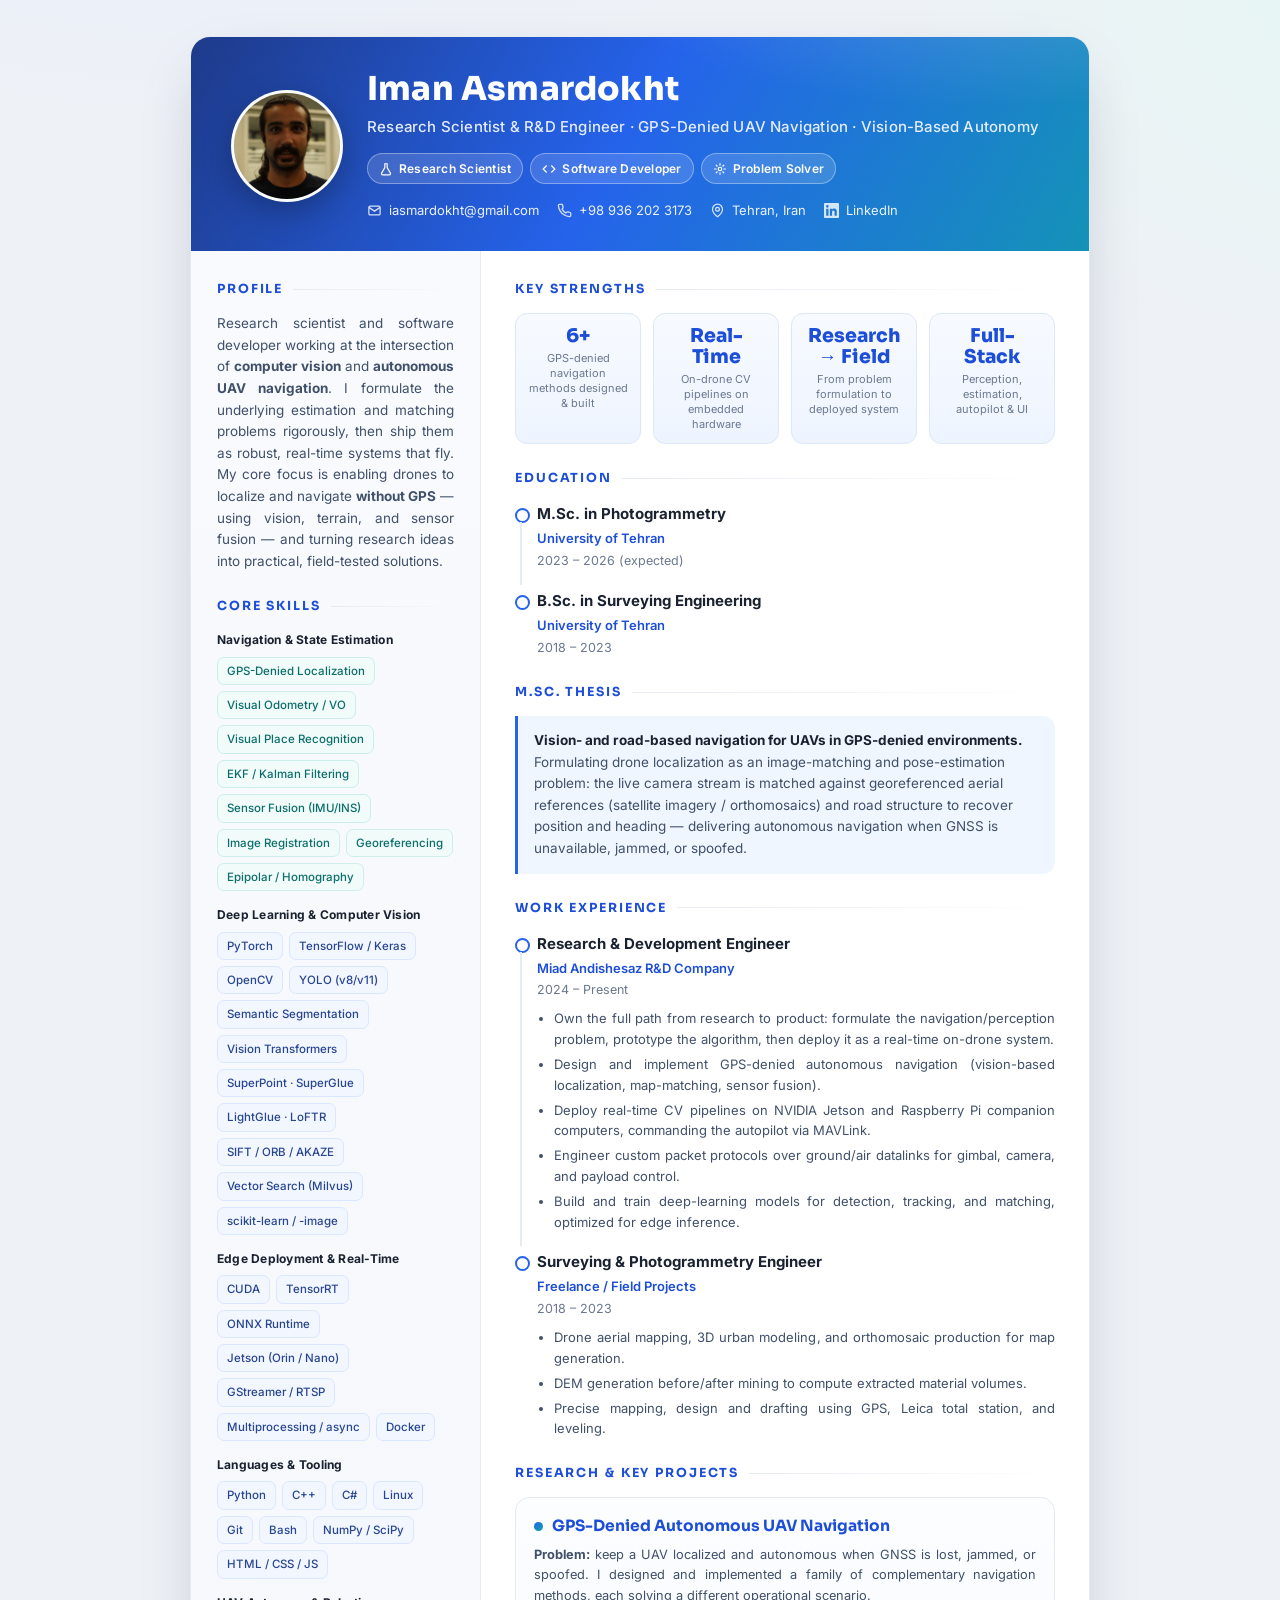
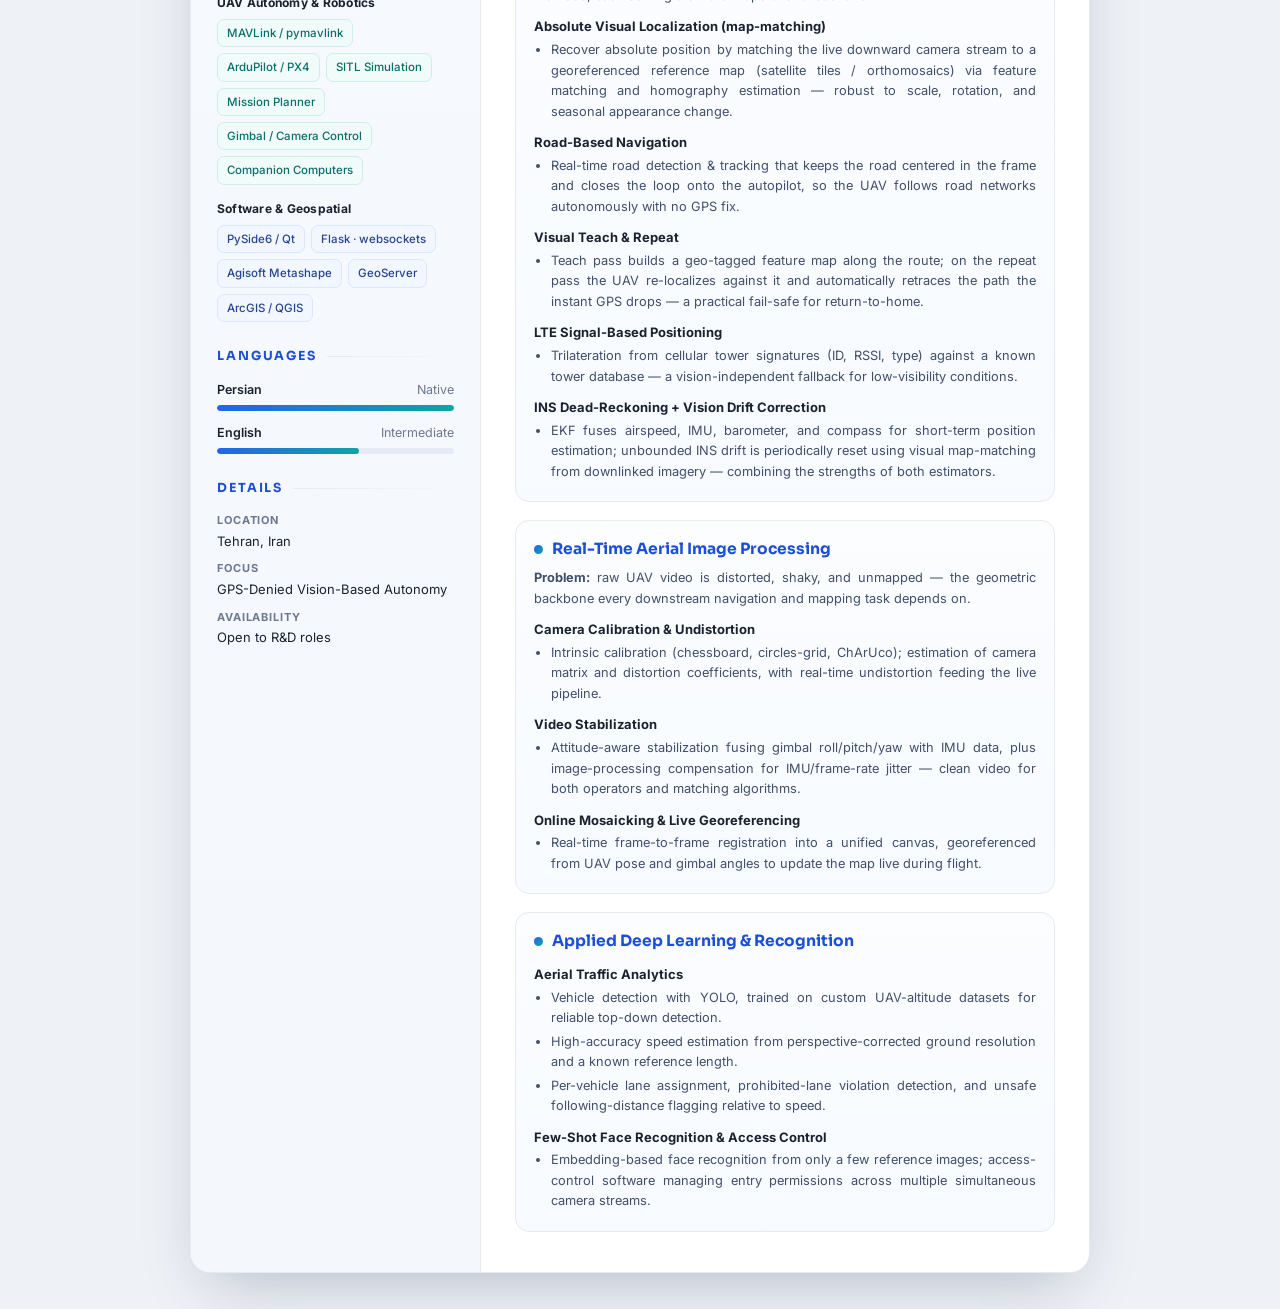
==== commit df8b529d: "Add files via upload" ====
--- a/index.html
+++ b/index.html
@@ -2,323 +2,465 @@
 <html lang="en">
 <head>
 <meta charset="utf-8">
-<title>Iman Asmardokht – Academic CV</title>
+<title>Iman Asmardokht — R&D Engineer · Computer Vision · UAV Navigation</title>
+<meta name="description" content="Iman Asmardokht — M.Sc. Photogrammetry. R&D engineer specializing in computer vision, autonomous UAV navigation, and real-time aerial image processing.">
 <meta name="viewport" content="width=device-width,initial-scale=1">
+<link rel="preconnect" href="https://fonts.googleapis.com">
+<link rel="preconnect" href="https://fonts.gstatic.com" crossorigin>
+<link href="https://fonts.googleapis.com/css2?family=Inter:wght@400;500;600;700;800&family=Sora:wght@600;700;800&display=swap" rel="stylesheet">
 <style>
 :root{
-  --bg:#0b0d10;
-  --card:#12161b;
-  --ink:#e9edf3;
-  --muted:#aeb6c2;
-  --brand:#5bb1ff;
-  --accent:#7ee7a7;
-  --rule:#1c232b;
+  --bg:#eef1f6;
+  --paper:#ffffff;
+  --ink:#1a2230;
+  --ink-soft:#41506a;
+  --muted:#6b7890;
+  --line:#e6eaf1;
+  --line-soft:#eef1f6;
+  --brand:#2563eb;
+  --brand-2:#0ea5a4;
+  --brand-ink:#1d4ed8;
+  --chip:#f2f6ff;
+  --chip-ink:#274690;
+  --accent-soft:#eff6ff;
+  --shadow:0 24px 60px -20px rgba(20,35,70,.28);
 }
 *{box-sizing:border-box}
 html,body{margin:0}
 body{
-  background:linear-gradient(180deg,#0b0d10, #0d1116 40%, #0b0d10);
+  background:radial-gradient(1200px 700px at 15% -10%, #e7edfb, transparent 60%),
+             radial-gradient(1000px 700px at 110% 0%, #e6f6f4, transparent 55%),
+             var(--bg);
   color:var(--ink);
-  font:16px/1.55 ui-sans-serif,system-ui,-apple-system,Segoe UI,Roboto,Arial,Apple Color Emoji,Segoe UI Emoji;
+  font-family:"Inter",ui-sans-serif,system-ui,-apple-system,"Segoe UI",Roboto,Arial,sans-serif;
+  font-size:15px;line-height:1.6;
   -webkit-font-smoothing:antialiased;
-  padding:32px 16px;
-}
-.wrapper{
-  max-width:980px;margin:0 auto;
-}
+  padding:36px 18px;
+}
+h1,h2,h3,.name{font-family:"Sora","Inter",sans-serif}
+
+/* ---------- Sheet (A4-like) ---------- */
+.sheet{
+  max-width:900px;margin:0 auto;
+  background:var(--paper);
+  border-radius:20px;
+  box-shadow:var(--shadow);
+  overflow:hidden;
+  border:1px solid var(--line);
+}
+
+/* ---------- Header ---------- */
 .header{
-  background:radial-gradient(1200px 400px at 20% -10%, rgba(91,177,255,.12), transparent 60%),
-             radial-gradient(1000px 400px at 100% -20%, rgba(126,231,167,.10), transparent 60%),
-             var(--card);
-  border:1px solid var(--rule);
-  border-radius:24px;
-  padding:28px;
+  position:relative;
+  padding:34px 40px 30px;
+  color:#fff;
+  background:
+    radial-gradient(700px 260px at 90% -40%, rgba(255,255,255,.20), transparent 60%),
+    linear-gradient(120deg,#1e3a8a 0%,#2563eb 48%,#0ea5a4 120%);
   display:grid;
-  grid-template-columns:1fr auto;
-  gap:16px;
-  box-shadow:0 10px 40px rgba(0,0,0,.35);
-}
-.name{
-  font-size:28px;font-weight:800;letter-spacing:.2px;
-}
-.role{color:var(--muted);font-size:15px;margin-top:4px}
-.tags{margin-top:12px;display:flex;flex-wrap:wrap;gap:8px}
-.tag{
-  border:1px solid var(--rule);
-  background:#0e1318;
-  color:#cfe7ff;
-  padding:6px 10px;border-radius:999px;font-size:12px
-}
+  grid-template-columns:112px 1fr;
+  gap:24px;
+  align-items:center;
+}
+.avatar{
+  width:112px;height:112px;border-radius:50%;
+  object-fit:cover;
+  border:3px solid rgba(255,255,255,.85);
+  box-shadow:0 10px 30px rgba(0,0,0,.25);
+  background:#dfe7f5;
+}
+.name{font-size:33px;font-weight:800;letter-spacing:.2px;line-height:1.1;margin:0}
+.role{margin-top:8px;font-size:15px;font-weight:500;color:#e4ecff;letter-spacing:.2px}
 .contact{
-  display:flex;flex-direction:column;gap:8px;
-  align-items:flex-end;justify-content:center
-}
-.contact a{color:var(--ink);text-decoration:none}
-.contact a:hover{color:var(--brand)}
-.grid{
-  margin-top:22px;
+  margin-top:16px;display:flex;flex-wrap:wrap;gap:8px 18px;font-size:13px
+}
+.contact a,.contact span{color:#eaf1ff;text-decoration:none;display:inline-flex;align-items:center;gap:7px}
+.contact a:hover{color:#fff;text-decoration:underline}
+.ic{width:15px;height:15px;flex:none;opacity:.9}
+
+/* ---------- Body layout ---------- */
+.body{
   display:grid;
-  grid-template-columns: 280px 1fr;
-  gap:22px;
-}
-.card{
-  background:var(--card);
-  border:1px solid var(--rule);
-  border-radius:20px;
-  padding:20px;
-  box-shadow:0 10px 30px rgba(0,0,0,.25);
-}
-.h{
-  font-size:13px;text-transform:uppercase;letter-spacing:.16em;color:#9fb2c7;margin:0 0 14px;
-}
-.item{margin-bottom:14px}
-.item:last-child{margin-bottom:0}
-.kv{display:flex;gap:8px;align-items:baseline}
-.k{width:120px;color:var(--muted);font-size:13px}
-.v{font-weight:600}
-.hr{height:1px;background:var(--rule);margin:14px 0}
-.edu .degree{font-weight:700}
-.edu .meta{color:var(--muted);font-size:14px;margin-top:4px}
-.badges{display:flex;flex-wrap:wrap;gap:8px;margin-top:8px}
-.badge{
-  background:#0e141a;border:1px solid var(--rule);border-radius:10px;
-  padding:6px 10px;font-size:12px;color:#d6e2f0
-}
-.list{margin:0;padding-left:18px}
-.list li{margin:6px 0}
-.two-col{
-  display:grid;grid-template-columns:1fr 1fr;gap:16px
-}
-@media (max-width:900px){
-  .grid{grid-template-columns:1fr}
-  .contact{align-items:flex-start}
-  .two-col{grid-template-columns:1fr}
-}
+  grid-template-columns:290px 1fr;
+}
+.side{
+  padding:28px 26px;
+  background:linear-gradient(180deg,#f8fafd, #f4f7fc);
+  border-right:1px solid var(--line);
+}
+.main{padding:28px 34px}
+
+/* ---------- Section titles ---------- */
+.sec{margin:0 0 12px}
+.sec:not(:first-child){margin-top:24px}
+.sec-title{
+  display:flex;align-items:center;gap:10px;
+  font-size:12.5px;font-weight:700;text-transform:uppercase;letter-spacing:.15em;
+  color:var(--brand-ink);margin:0 0 14px;
+}
+.sec-title::after{content:"";flex:1;height:1px;background:linear-gradient(90deg,var(--line),transparent)}
+.main .sec-title{color:var(--brand-ink)}
+
+/* ---------- Profile ---------- */
+.profile{color:var(--ink-soft);font-size:13.5px;text-align:justify}
+.dual{display:flex;gap:7px;margin-top:14px;flex-wrap:wrap}
+.dual span{
+  display:inline-flex;align-items:center;gap:6px;
+  background:rgba(255,255,255,.14);border:1px solid rgba(255,255,255,.35);
+  color:#fff;padding:5px 11px;border-radius:99px;font-size:12px;font-weight:600;letter-spacing:.02em;
+}
+.dual span svg{width:14px;height:14px}
+
+/* ---------- Highlights ---------- */
+.highlights{display:grid;grid-template-columns:repeat(4,1fr);gap:12px;margin-top:6px}
+.hl{background:linear-gradient(180deg,#f7faff,#eef4ff);border:1px solid #dce7fb;border-radius:12px;padding:12px 12px;text-align:center}
+.hl b{display:block;font-family:"Sora",sans-serif;font-size:19px;font-weight:800;color:var(--brand-ink);line-height:1.1}
+.hl span{display:block;font-size:11px;color:var(--muted);margin-top:4px;line-height:1.35}
+@media (max-width:760px){.highlights{grid-template-columns:repeat(2,1fr)}}
+
+/* ---------- Skills ---------- */
+.skill-group{margin-bottom:14px}
+.skill-group:last-child{margin-bottom:0}
+.skill-label{font-size:12px;font-weight:700;color:var(--ink);margin-bottom:7px;letter-spacing:.02em}
+.chips{display:flex;flex-wrap:wrap;gap:6px}
+.chip{
+  background:var(--chip);color:var(--chip-ink);
+  border:1px solid #dbe6ff;
+  padding:4px 9px;border-radius:7px;font-size:11.5px;font-weight:500;
+}
+.chip.alt{background:#f1fbf9;color:#0b6e6b;border-color:#cdeeeb}
+
+/* ---------- Bars (languages) ---------- */
+.lang{margin-bottom:12px}
+.lang:last-child{margin-bottom:0}
+.lang-top{display:flex;justify-content:space-between;font-size:12.5px;margin-bottom:5px}
+.lang-top b{font-weight:600}
+.lang-top span{color:var(--muted)}
+.bar{height:6px;border-radius:99px;background:#e5ebf5;overflow:hidden}
+.bar>i{display:block;height:100%;border-radius:99px;background:linear-gradient(90deg,var(--brand),var(--brand-2))}
+
+/* ---------- Info list (side) ---------- */
+.info{font-size:13px}
+.info div{margin-bottom:9px}
+.info div:last-child{margin-bottom:0}
+.info b{display:block;font-size:11px;text-transform:uppercase;letter-spacing:.08em;color:var(--muted);font-weight:700;margin-bottom:1px}
+
+/* ---------- Education / timeline ---------- */
+.entry{position:relative;padding-left:22px;margin-bottom:18px}
+.entry:last-child{margin-bottom:0}
+.entry::before{content:"";position:absolute;left:0;top:6px;width:11px;height:11px;border-radius:50%;
+  background:#fff;border:2.5px solid var(--brand)}
+.entry::after{content:"";position:absolute;left:5px;top:20px;bottom:-14px;width:2px;background:var(--line)}
+.entry:last-child::after{display:none}
+.entry-title{font-weight:700;font-size:15px;color:var(--ink)}
+.entry-sub{color:var(--brand-ink);font-weight:600;font-size:13px;margin-top:2px}
+.entry-meta{color:var(--muted);font-size:12.5px;margin-top:2px}
+.entry ul{margin:8px 0 0;padding-left:17px}
+.entry ul li{margin:4px 0;font-size:13px;color:var(--ink-soft);text-align:justify}
+
+/* ---------- Projects ---------- */
+.proj{margin-bottom:18px;padding:16px 18px;border:1px solid var(--line);border-radius:14px;
+  background:linear-gradient(180deg,#fbfdff,#f7faff)}
+.proj:last-child{margin-bottom:0}
+.proj-head{display:flex;align-items:center;gap:9px;margin-bottom:6px}
+.proj-dot{width:9px;height:9px;border-radius:50%;background:linear-gradient(135deg,var(--brand),var(--brand-2));flex:none}
+.proj-title{font-weight:700;font-size:15.5px;color:var(--brand-ink);font-family:"Sora",sans-serif}
+.proj-sub{font-weight:700;font-size:13px;color:var(--ink);margin:10px 0 3px}
+.proj ul{margin:3px 0 0;padding-left:17px}
+.proj ul li{margin:3px 0;font-size:12.8px;color:var(--ink-soft);text-align:justify}
+.thesis{padding:14px 16px;border-left:3px solid var(--brand);background:var(--accent-soft);
+  border-radius:0 12px 12px 0;font-size:13.5px;color:var(--ink-soft)}
+.thesis b{color:var(--ink)}
+
+/* ---------- Print / PDF (A4) ---------- */
+@page{size:A4;margin:12mm}
 @media print{
-  body{background:#fff;color:#000;padding:0}
-  .header,.card{box-shadow:none}
-  .tag,.badge{border-color:#ddd;background:#fafafa;color:#000}
-  :root{--rule:#ddd}
+  body{background:#fff;padding:0;font-size:11.5px}
+  .sheet{max-width:none;box-shadow:none;border:none;border-radius:0}
+  .header{-webkit-print-color-adjust:exact;print-color-adjust:exact}
+  .proj,.side,.chip,.chip.alt,.thesis,.bar>i,.header{-webkit-print-color-adjust:exact;print-color-adjust:exact}
+  .proj{break-inside:avoid}
+  .entry{break-inside:avoid}
+  .sec-title{break-after:avoid}
+  a{color:inherit;text-decoration:none}
+}
+@media (max-width:760px){
+  .header{grid-template-columns:1fr;text-align:center;justify-items:center}
+  .contact{justify-content:center}
+  .body{grid-template-columns:1fr}
+  .side{border-right:none;border-bottom:1px solid var(--line)}
 }
 </style>
 </head>
 <body>
-  <div class="wrapper">
-    <section class="header">
+  <div class="sheet">
+    <!-- ================= HEADER ================= -->
+    <header class="header">
+      <img class="avatar" src="Photo.jpg" alt="Iman Asmardokht">
       <div>
-        <div class="name">Iman Asmardokht</div>
-        <div class="role">M.Sc. Photogrammetry • R&D • Computer Vision • UAV Navigation</div>
-        <div class="tags">
-          <span class="tag">Python</span>
-          <span class="tag">Computer Vision</span>
-          <span class="tag">UAV / MAVLink</span>
-          <span class="tag">CUDA</span>
-          <span class="tag">C#</span>
-          <span class="tag">Embedded (Jetson • Raspberry Pi)</span>
-          <span class="tag">GIS / Mapping</span>
+        <h1 class="name">Iman Asmardokht</h1>
+        <div class="role">Research Scientist &amp; R&amp;D Engineer · GPS-Denied UAV Navigation · Vision-Based Autonomy</div>
+        <div class="dual">
+          <span><svg viewBox="0 0 24 24" fill="none" stroke="currentColor" stroke-width="2"><path d="M9 3h6M10 3v6.5L4.5 19a2 2 0 0 0 1.8 3h11.4a2 2 0 0 0 1.8-3L14 9.5V3"/></svg>Research Scientist</span>
+          <span><svg viewBox="0 0 24 24" fill="none" stroke="currentColor" stroke-width="2"><path d="m8 6-6 6 6 6M16 6l6 6-6 6"/></svg>Software Developer</span>
+          <span><svg viewBox="0 0 24 24" fill="none" stroke="currentColor" stroke-width="2"><path d="M12 2v4M12 18v4M4.9 4.9l2.8 2.8M16.3 16.3l2.8 2.8M2 12h4M18 12h4M4.9 19.1l2.8-2.8M16.3 7.7l2.8-2.8"/><circle cx="12" cy="12" r="3"/></svg>Problem Solver</span>
+        </div>
+        <div class="contact">
+          <a href="mailto:iasmardokht@gmail.com">
+            <svg class="ic" viewBox="0 0 24 24" fill="none" stroke="currentColor" stroke-width="2"><rect x="3" y="5" width="18" height="14" rx="2"/><path d="m3 7 9 6 9-6"/></svg>
+            iasmardokht@gmail.com</a>
+          <a href="tel:+989362023173">
+            <svg class="ic" viewBox="0 0 24 24" fill="none" stroke="currentColor" stroke-width="2"><path d="M22 16.9v3a2 2 0 0 1-2.2 2 19.8 19.8 0 0 1-8.6-3 19.5 19.5 0 0 1-6-6 19.8 19.8 0 0 1-3-8.7A2 2 0 0 1 4.1 2h3a2 2 0 0 1 2 1.7c.1.9.3 1.8.6 2.6a2 2 0 0 1-.5 2.1L8.1 9.8a16 16 0 0 0 6 6l1.4-1.1a2 2 0 0 1 2.1-.5c.8.3 1.7.5 2.6.6a2 2 0 0 1 1.8 2Z"/></svg>
+            +98 936 202 3173</a>
+          <span>
+            <svg class="ic" viewBox="0 0 24 24" fill="none" stroke="currentColor" stroke-width="2"><path d="M20 10c0 6-8 12-8 12s-8-6-8-12a8 8 0 0 1 16 0Z"/><circle cx="12" cy="10" r="3"/></svg>
+            Tehran, Iran</span>
+          <a href="https://www.linkedin.com/in/iman-asmardokht" target="_blank" rel="noopener">
+            <svg class="ic" viewBox="0 0 24 24" fill="currentColor"><path d="M20.45 20.45h-3.55v-5.57c0-1.33-.02-3.04-1.85-3.04-1.85 0-2.13 1.44-2.13 2.94v5.67H9.36V9h3.41v1.56h.05c.47-.9 1.63-1.85 3.36-1.85 3.6 0 4.27 2.37 4.27 5.45v6.29ZM5.34 7.43a2.06 2.06 0 1 1 0-4.12 2.06 2.06 0 0 1 0 4.12ZM7.12 20.45H3.56V9h3.56v11.45ZM22.22 0H1.77C.8 0 0 .78 0 1.75v20.5C0 23.22.8 24 1.77 24h20.45c.98 0 1.78-.78 1.78-1.75V1.75C24 .78 23.2 0 22.22 0Z"/></svg>
+            LinkedIn</a>
         </div>
       </div>
-      <div class="contact">
-        <div><a href="mailto:iasmardokht@gmail.com">iasmardokht@gmail.com</a></div>
-        <div><a href="tel:+989362023173">+98 936 202 3173</a></div>
-        <div>Tehran, Iran</div>
-        <div>LinkedIn: Iman Asmardokht</div>
-      </div>
-    </section>
-
-    <section class="grid" aria-label="content">
-      <aside class="card">
-        <h3 class="h">Profile</h3>
-        <div class="item" style="text-align: justify;">
-          R&D engineer and photogrammetry specialist with experience in computer vision, UAV autonomous navigation, and real‑time image processing. Comfortable across embedded platforms, mapping workflows, and full‑stack integration for mission planning and data products.
-        </div>
-        <div class="hr"></div>
-        <h3 class="h">Skills</h3>
-        <div class="badges">
-          <span class="badge">Python</span>
-          <div class="sub-badges"  style = "margin-left: 25px;" >
-            <span class="badge" style="display: inline-flex; flex-wrap: wrap; gap: 6px; margin-top: 2px;">cv2</span>
-            <span class="badge" style="display: inline-flex; flex-wrap: wrap; gap: 6px; margin-top: 2px;">scikit-learn</span>
-            <span class="badge" style="display: inline-flex; flex-wrap: wrap; gap: 6px; margin-top: 2px;">scikit-image</span>
-            <span class="badge" style="display: inline-flex; flex-wrap: wrap; gap: 6px; margin-top: 2px;">pymavlink</span>
-            <span class="badge" style="display: inline-flex; flex-wrap: wrap; gap: 6px; margin-top: 2px;">socket / websockets</span>
-            <span class="badge" style="display: inline-flex; flex-wrap: wrap; gap: 6px; margin-top: 2px;">PySide6 / Qt / QML</span>
-            <span class="badge" style="display: inline-flex; flex-wrap: wrap; gap: 6px; margin-top: 2px;">tensorflow</span>
-            <span class="badge" style="display: inline-flex; flex-wrap: wrap; gap: 6px; margin-top: 2px;">keras</span>
-            <span class="badge" style="display: inline-flex; flex-wrap: wrap; gap: 6px; margin-top: 2px;">pytorch</span>
-            <span class="badge" style="display: inline-flex; flex-wrap: wrap; gap: 6px; margin-top: 2px;">torchvision</span>
-            <span class="badge" style="display: inline-flex; flex-wrap: wrap; gap: 6px; margin-top: 2px;">ultralytics (YOLO)</span>
-            <span class="badge" style="display: inline-flex; flex-wrap: wrap; gap: 6px; margin-top: 2px;">CUDA</span>
-            <span class="badge" style="display: inline-flex; flex-wrap: wrap; gap: 6px; margin-top: 2px;">pymilvus</span>
-            <span class="badge" style="display: inline-flex; flex-wrap: wrap; gap: 6px; margin-top: 2px;">flask</span>
-            <span class="badge" style="display: inline-flex; flex-wrap: wrap; gap: 6px; margin-top: 2px;">json</span>
-            <span class="badge" style="display: inline-flex; flex-wrap: wrap; gap: 6px; margin-top: 2px;">Kivy</span>
-            <span class="badge" style="display: inline-flex; flex-wrap: wrap; gap: 6px; margin-top: 2px;">pillow (PIL)</span>
-            <span class="badge" style="display: inline-flex; flex-wrap: wrap; gap: 6px; margin-top: 2px;">threading</span>
-          </div>
-
-          <span class="badge">C#</span>
-          <span class="badge">HTML / CSS / JavaScript</span>
-          <span class="badge">Linux</span>
-          <span class="badge">Autopilot</span>
-          <span class="badge">Mission Planner</span>
-          <span class="badge">Agisoft Metashape</span>
-          <span class="badge">GeoServer</span>
-          <span class="badge">ArcGIS / QGIS</span>
-          <span class="badge">RTSP</span>
-          <span class="badge">Gimbal / Camera Control</span>
-          <span class="badge">AutoCAD</span>
-          <span class="badge">Civil3D</span>
-        </div>
-        <div class="hr"></div>
-        <h3 class="h">Languages</h3>
-        <div class="item kv"><div class="k">Persian</div><div class="v">Native</div></div>
-        <div class="item kv"><div class="k">English</div><div class="v">Intermediate (improving)</div></div>
+    </header>
+
+    <div class="body">
+      <!-- ================= SIDEBAR ================= -->
+      <aside class="side">
+        <section class="sec">
+          <h2 class="sec-title">Profile</h2>
+          <p class="profile">Research scientist and software developer working at the intersection of <b>computer vision</b> and <b>autonomous UAV navigation</b>. I formulate the underlying estimation and matching problems rigorously, then ship them as robust, real-time systems that fly. My core focus is enabling drones to localize and navigate <b>without GPS</b> — using vision, terrain, and sensor fusion — and turning research ideas into practical, field-tested solutions.</p>
+        </section>
+
+        <section class="sec">
+          <h2 class="sec-title">Core Skills</h2>
+
+          <div class="skill-group">
+            <div class="skill-label">Navigation &amp; State Estimation</div>
+            <div class="chips">
+              <span class="chip alt">GPS-Denied Localization</span>
+              <span class="chip alt">Visual Odometry / VO</span>
+              <span class="chip alt">Visual Place Recognition</span>
+              <span class="chip alt">EKF / Kalman Filtering</span>
+              <span class="chip alt">Sensor Fusion (IMU/INS)</span>
+              <span class="chip alt">Image Registration</span>
+              <span class="chip alt">Georeferencing</span>
+              <span class="chip alt">Epipolar / Homography</span>
+            </div>
+          </div>
+
+          <div class="skill-group">
+            <div class="skill-label">Deep Learning &amp; Computer Vision</div>
+            <div class="chips">
+              <span class="chip">PyTorch</span>
+              <span class="chip">TensorFlow / Keras</span>
+              <span class="chip">OpenCV</span>
+              <span class="chip">YOLO (v8/v11)</span>
+              <span class="chip">Semantic Segmentation</span>
+              <span class="chip">Vision Transformers</span>
+              <span class="chip">SuperPoint · SuperGlue</span>
+              <span class="chip">LightGlue · LoFTR</span>
+              <span class="chip">SIFT / ORB / AKAZE</span>
+              <span class="chip">Vector Search (Milvus)</span>
+              <span class="chip">scikit-learn / -image</span>
+            </div>
+          </div>
+
+          <div class="skill-group">
+            <div class="skill-label">Edge Deployment &amp; Real-Time</div>
+            <div class="chips">
+              <span class="chip">CUDA</span>
+              <span class="chip">TensorRT</span>
+              <span class="chip">ONNX Runtime</span>
+              <span class="chip">Jetson (Orin / Nano)</span>
+              <span class="chip">GStreamer / RTSP</span>
+              <span class="chip">Multiprocessing / async</span>
+              <span class="chip">Docker</span>
+            </div>
+          </div>
+
+          <div class="skill-group">
+            <div class="skill-label">Languages &amp; Tooling</div>
+            <div class="chips">
+              <span class="chip">Python</span>
+              <span class="chip">C++</span>
+              <span class="chip">C#</span>
+              <span class="chip">Linux</span>
+              <span class="chip">Git</span>
+              <span class="chip">Bash</span>
+              <span class="chip">NumPy / SciPy</span>
+              <span class="chip">HTML / CSS / JS</span>
+            </div>
+          </div>
+
+          <div class="skill-group">
+            <div class="skill-label">UAV Autonomy &amp; Robotics</div>
+            <div class="chips">
+              <span class="chip alt">MAVLink / pymavlink</span>
+              <span class="chip alt">ArduPilot / PX4</span>
+              <span class="chip alt">SITL Simulation</span>
+              <span class="chip alt">Mission Planner</span>
+              <span class="chip alt">Gimbal / Camera Control</span>
+              <span class="chip alt">Companion Computers</span>
+            </div>
+          </div>
+
+          <div class="skill-group">
+            <div class="skill-label">Software &amp; Geospatial</div>
+            <div class="chips">
+              <span class="chip">PySide6 / Qt</span>
+              <span class="chip">Flask · websockets</span>
+              <span class="chip">Agisoft Metashape</span>
+              <span class="chip">GeoServer</span>
+              <span class="chip">ArcGIS / QGIS</span>
+            </div>
+          </div>
+        </section>
+
+        <section class="sec">
+          <h2 class="sec-title">Languages</h2>
+          <div class="lang">
+            <div class="lang-top"><b>Persian</b><span>Native</span></div>
+            <div class="bar"><i style="width:100%"></i></div>
+          </div>
+          <div class="lang">
+            <div class="lang-top"><b>English</b><span>Intermediate</span></div>
+            <div class="bar"><i style="width:60%"></i></div>
+          </div>
+        </section>
+
+        <section class="sec">
+          <h2 class="sec-title">Details</h2>
+          <div class="info">
+            <div><b>Location</b>Tehran, Iran</div>
+            <div><b>Focus</b>GPS-Denied Vision-Based Autonomy</div>
+            <div><b>Availability</b>Open to R&amp;D roles</div>
+          </div>
+        </section>
       </aside>
 
-      <main class="card">
-        <h3 class="h">Education</h3>
-        <div class="item edu">
-          <div class="degree">M.Sc. in Photogrammetry</div>
-          <div class="meta">University of Tehran • 2023–2026 (expected)</div>
-        </div>
-        <div class="item edu">
-          <div class="degree">B.Sc. in Surveying Engineering</div>
-          <div class="meta">University of Tehran • 2018–2023</div>
-        </div>
-
-        <div class="hr"></div>
-
-        <h3 class="h">Thesis</h3>
-        <div class="item">
-          <strong>Road‑based and vision‑based navigation for UAVs:</strong> Terrain‑based navigation using aerial imagery.
-        </div>
-
-        <div class="hr"></div>
-
-        <h3 class="h">Research Experience & Projects</h3>
-
-        <ul class="list">
-          <li>
-            <span style="font-weight: bold; font-size: 18px; color: #3498db;">Autonomous UAV Navigation:</span>
-            <ul>
-              <li><b>Vision Base Navigation:</b>
-                <ul>
-                  <li>Terrain based navigation using aerial imagery</li>
-                  <li>Using Google Satellite imagery for Library</li>
-                  <li style="text-align: justify;">By finding similarities between the live stream image and Google satellite images or georeferenced orthomosaics of the area in which the UAV is flying, it is positioned and its automatic navigation is performed.</li>
-                </ul>
-              </li>
-              <li><b>Road Base Navigation:</b>
-                <ul>
-                  <li>Road Detection and Tracking</li>
-                  <li>Road Following for Navigation</li>
-                  <li style="text-align: justify;">By using road detection and tracking, the road is kept  in the center of the live stream by applying corrections to the UAV, and this keeps the UAV always moving on the road and automatic navigation is performed.</li>
-                </ul>
-              </li>
-              <li><b>Visual Teach & Repeat:</b>
-                <ul>
-                  <li style="text-align: justify;">Teaching phase: Using GPS and INS, features are identified along the route, and their coordinates are given and stored.</li>
-                  <li style="text-align: justify;">Repeating phase: On the return route, the UAV position is determined and navigation is performed by finding similarities between the stored features that were given coordinates and the live camera stream.</li>
-                  <li style="text-align: justify;">A route is taken using GPS/INS and as soon as GPS is lost, it automatically returns from the route taken.</li>
-                </ul>
-              </li>
-              <li><b>LTE Navigation:</b>
-                <ul>
-                  <li style="text-align: justify;">Receiving signals from the contact towers, the signal includes an ID specific to each tower, signal strength, and tower type, which allows the module's distance from each tower to be calculated, and once the exact location of the towers is known, the UAV is positioned and automatic navigation is performed.</li>
-                </ul>
-              </li>
-              <li><b>INS Navigation and Manual Correction:</b>
-                <ul>
-                  <li style="text-align: justify;">If the UAV does not have any positioning module, using its internal elements such as air speed, IMU, Barometer, Compass, which are EKF inputs, the UAV can have an estimate of its position and use it to navigate, but in this method, due to the presence of cumulative errors, the estimate will encounter problems after a while and will shift. If it is possible to send an image from the UAV to the user, over time, a correction to the shift created can be applied to the UAV using the image so that the cumulative errors become 0 and the work can be resumed.</li>
-                </ul>
-              </li>
-            </ul>
-          </li>
-
-          <li>
-            <span style="font-weight: bold; font-size: 18px; color: #3498db;">Image Correction</span>
-            <ul>
-              <li><b>Camera Calibration</b>
-                <ul>
-                  <li style="text-align: justify;">Calibrating optical cameras using chessboard, Circles Pattern, and ChArUco board</li>
-                  <li style="text-align: justify;">Estimating camera matrix and lens distortion coefficients</li>
-                  <li style="text-align: justify;">Undistorting images for real-time projects using distortion coefficients and camera matrices</li>
-                </ul>
-              </li>
-              <li><b>Video Stabilization:</b>
-                <ul>
-                  <li style="text-align: justify;">Stabilizing the camera attached to the UAV using Roll, Pitch, and Yaw UAV</li>
-                  <li style="text-align: justify;">The camera is very sensitive to the image rate sent and the data rate related to the IMU using only IMU information. Image Processing techniques are used to compensate for this sensitivity and reduce it.</li>
-                </ul>
-              </li>
-              <li><b>Online Mosaicking</b>
-                <ul>
-                  <li style="text-align: justify;">Positioning consecutive frames relative to each other and integrating them into a black two-dimensional environment and displaying the main stream in real-time in its actual location</li>
-                  <li style="text-align: justify;">Geo-referencing mosaicked images and displaying them on the map for real-time map updates using UAV coordinates, UAV angles, and camera gimbal angles</li>
-                </ul>
-              </li>
-            </ul>
-          </li>
-
-          <li>
-            <span style="font-weight: bold; font-size: 18px; color: #3498db;">Applied Recognition Using AI</span>
-            <ul>
-              <li><b>vehicles Detection</b>
-                <ul>
-                  <li style="text-align: justify;">vehicles detection using YOLO and training it with datasets with appropriate altitude for UAV detection</li>
-                  <li style="text-align: justify;">High-accuracy vehicles speed estimation using image perspective resolution and a fixed length on the ground</li>
-                  <li style="text-align: justify;">Lane detection of each passing vehicle and detection of vehicles driving in prohibited lanes</li>
-                  <li style="text-align: justify;">Estimating the distance between vehicles and detecting vehicles that are a short distance apart relative to their speed</li>
-                </ul>
-              </li>
-              <li><b>Face Recognition</b>
-                <ul>
-                  <li style="text-align: justify;">Facial recognition using a small number of photos of a person</li>
-                  <li style="text-align: justify;">Software design to detect a person's permission to enter an environment that displays different streams from different cameras</li>
-                </ul>
-              </li>
-            </ul>
-          </li>
-
-
-        <!-- <ul class="list">
-          <li>Autonomous UAV navigation: vision‑based and road‑based methods; INS integration with EKF; Visual Teach & Repeat.</li>
-          <li>Real‑time image stabilization and online mosaicking for aerial imagery.</li>
-          <li>Computer vision applications: face recognition; vehicle speed estimation from video.</li>
-          <li>MAVLink integrations; gimbal and camera stream control; RTSP pipelines.</li>
-          <li>Embedded computing on NVIDIA Jetson and Raspberry Pi for onboard perception.</li>
-          <li>Celestial‑ and LTE‑based navigation experiments for redundancy.</li>
-          <li>Web/UI and networking components for ground control and data services.</li>
-        </ul> -->
-
-        <div class="hr"></div>
-
-        <h3 class="h">Work Experience</h3>
-        <div class="two-col">
-          <div class="item">
-            <strong>Research & Development</strong><br>
-            2024–Present
-            <ul class="list">
-              <li style="text-align: justify;">Computer vision programmer and real-time processing of UAV aerial images</li>
-              <li style="text-align: justify;">Design and programming for automated UAV navigation</li>
-              <li style="text-align: justify;">Giving different commands to the autopilot to perform various tasks using the Raspberry Pi and Jetson boards</li>
-              <li style="text-align: justify;">Creating various packets and exchanging information on the network using ground and air links to command the gimbal and camera</li>
-              <li style="text-align: justify;">Detect and track objects using deep learning networks and AI solutions</li>
-            </ul>
-          </div>
-          <div class="item">
-            <strong>Surveying & Photogrammetry Engineer</strong><br>
-            2018–2023
-            <ul class="list">
-              <li>Aerial mapping with drones and production of 3D urban models and orthomosaic of areas for map production</li>
-              <li>DEM generation using drone before and after mining to calculate extraction volume</li>
-              <li>Accurate mapping, design and drawing using GPS, Laica and leveling</li>
-            </ul>
-          </div>
-        </div>
+      <!-- ================= MAIN ================= -->
+      <main class="main">
+        <section class="sec">
+          <h2 class="sec-title">Key Strengths</h2>
+          <div class="highlights">
+            <div class="hl"><b>6+</b><span>GPS-denied navigation methods designed &amp; built</span></div>
+            <div class="hl"><b>Real-Time</b><span>On-drone CV pipelines on embedded hardware</span></div>
+            <div class="hl"><b>Research → Field</b><span>From problem formulation to deployed system</span></div>
+            <div class="hl"><b>Full-Stack</b><span>Perception, estimation, autopilot &amp; UI</span></div>
+          </div>
+        </section>
+
+        <section class="sec">
+          <h2 class="sec-title">Education</h2>
+          <div class="entry">
+            <div class="entry-title">M.Sc. in Photogrammetry</div>
+            <div class="entry-sub">University of Tehran</div>
+            <div class="entry-meta">2023 – 2026 (expected)</div>
+          </div>
+          <div class="entry">
+            <div class="entry-title">B.Sc. in Surveying Engineering</div>
+            <div class="entry-sub">University of Tehran</div>
+            <div class="entry-meta">2018 – 2023</div>
+          </div>
+        </section>
+
+        <section class="sec">
+          <h2 class="sec-title">M.Sc. Thesis</h2>
+          <div class="thesis">
+            <b>Vision- and road-based navigation for UAVs in GPS-denied environments.</b>
+            Formulating drone localization as an image-matching and pose-estimation problem: the live camera stream is matched against georeferenced aerial references (satellite imagery / orthomosaics) and road structure to recover position and heading — delivering autonomous navigation when GNSS is unavailable, jammed, or spoofed.
+          </div>
+        </section>
+
+        <section class="sec">
+          <h2 class="sec-title">Work Experience</h2>
+          <div class="entry">
+            <div class="entry-title">Research &amp; Development Engineer</div>
+            <div class="entry-sub">Miad Andishesaz R&amp;D Company</div>
+            <div class="entry-meta">2024 – Present</div>
+            <ul>
+              <li>Own the full path from research to product: formulate the navigation/perception problem, prototype the algorithm, then deploy it as a real-time on-drone system.</li>
+              <li>Design and implement GPS-denied autonomous navigation (vision-based localization, map-matching, sensor fusion).</li>
+              <li>Deploy real-time CV pipelines on NVIDIA Jetson and Raspberry Pi companion computers, commanding the autopilot via MAVLink.</li>
+              <li>Engineer custom packet protocols over ground/air datalinks for gimbal, camera, and payload control.</li>
+              <li>Build and train deep-learning models for detection, tracking, and matching, optimized for edge inference.</li>
+            </ul>
+          </div>
+          <div class="entry">
+            <div class="entry-title">Surveying &amp; Photogrammetry Engineer</div>
+            <div class="entry-sub">Freelance / Field Projects</div>
+            <div class="entry-meta">2018 – 2023</div>
+            <ul>
+              <li>Drone aerial mapping, 3D urban modeling, and orthomosaic production for map generation.</li>
+              <li>DEM generation before/after mining to compute extracted material volumes.</li>
+              <li>Precise mapping, design and drafting using GPS, Leica total station, and leveling.</li>
+            </ul>
+          </div>
+        </section>
+
+        <section class="sec">
+          <h2 class="sec-title">Research &amp; Key Projects</h2>
+
+          <!-- Project 1 -->
+          <div class="proj">
+            <div class="proj-head"><span class="proj-dot"></span><span class="proj-title">GPS-Denied Autonomous UAV Navigation</span></div>
+            <p style="font-size:12.8px;color:var(--ink-soft);margin:0 0 4px;text-align:justify"><b>Problem:</b> keep a UAV localized and autonomous when GNSS is lost, jammed, or spoofed. I designed and implemented a family of complementary navigation methods, each solving a different operational scenario.</p>
+            <div class="proj-sub">Absolute Visual Localization (map-matching)</div>
+            <ul>
+              <li>Recover absolute position by matching the live downward camera stream to a georeferenced reference map (satellite tiles / orthomosaics) via feature matching and homography estimation — robust to scale, rotation, and seasonal appearance change.</li>
+            </ul>
+            <div class="proj-sub">Road-Based Navigation</div>
+            <ul>
+              <li>Real-time road detection &amp; tracking that keeps the road centered in the frame and closes the loop onto the autopilot, so the UAV follows road networks autonomously with no GPS fix.</li>
+            </ul>
+            <div class="proj-sub">Visual Teach &amp; Repeat</div>
+            <ul>
+              <li>Teach pass builds a geo-tagged feature map along the route; on the repeat pass the UAV re-localizes against it and automatically retraces the path the instant GPS drops — a practical fail-safe for return-to-home.</li>
+            </ul>
+            <div class="proj-sub">LTE Signal-Based Positioning</div>
+            <ul>
+              <li>Trilateration from cellular tower signatures (ID, RSSI, type) against a known tower database — a vision-independent fallback for low-visibility conditions.</li>
+            </ul>
+            <div class="proj-sub">INS Dead-Reckoning + Vision Drift Correction</div>
+            <ul>
+              <li>EKF fuses airspeed, IMU, barometer, and compass for short-term position estimation; unbounded INS drift is periodically reset using visual map-matching from downlinked imagery — combining the strengths of both estimators.</li>
+            </ul>
+          </div>
+
+          <!-- Project 2 -->
+          <div class="proj">
+            <div class="proj-head"><span class="proj-dot"></span><span class="proj-title">Real-Time Aerial Image Processing</span></div>
+            <p style="font-size:12.8px;color:var(--ink-soft);margin:0 0 4px;text-align:justify"><b>Problem:</b> raw UAV video is distorted, shaky, and unmapped — the geometric backbone every downstream navigation and mapping task depends on.</p>
+            <div class="proj-sub">Camera Calibration &amp; Undistortion</div>
+            <ul>
+              <li>Intrinsic calibration (chessboard, circles-grid, ChArUco); estimation of camera matrix and distortion coefficients, with real-time undistortion feeding the live pipeline.</li>
+            </ul>
+            <div class="proj-sub">Video Stabilization</div>
+            <ul>
+              <li>Attitude-aware stabilization fusing gimbal roll/pitch/yaw with IMU data, plus image-processing compensation for IMU/frame-rate jitter — clean video for both operators and matching algorithms.</li>
+            </ul>
+            <div class="proj-sub">Online Mosaicking &amp; Live Georeferencing</div>
+            <ul>
+              <li>Real-time frame-to-frame registration into a unified canvas, georeferenced from UAV pose and gimbal angles to update the map live during flight.</li>
+            </ul>
+          </div>
+
+          <!-- Project 3 -->
+          <div class="proj">
+            <div class="proj-head"><span class="proj-dot"></span><span class="proj-title">Applied Deep Learning &amp; Recognition</span></div>
+            <div class="proj-sub">Aerial Traffic Analytics</div>
+            <ul>
+              <li>Vehicle detection with YOLO, trained on custom UAV-altitude datasets for reliable top-down detection.</li>
+              <li>High-accuracy speed estimation from perspective-corrected ground resolution and a known reference length.</li>
+              <li>Per-vehicle lane assignment, prohibited-lane violation detection, and unsafe following-distance flagging relative to speed.</li>
+            </ul>
+            <div class="proj-sub">Few-Shot Face Recognition &amp; Access Control</div>
+            <ul>
+              <li>Embedding-based face recognition from only a few reference images; access-control software managing entry permissions across multiple simultaneous camera streams.</li>
+            </ul>
+          </div>
+        </section>
       </main>
-    </section>
+    </div>
   </div>
 </body>
 </html>
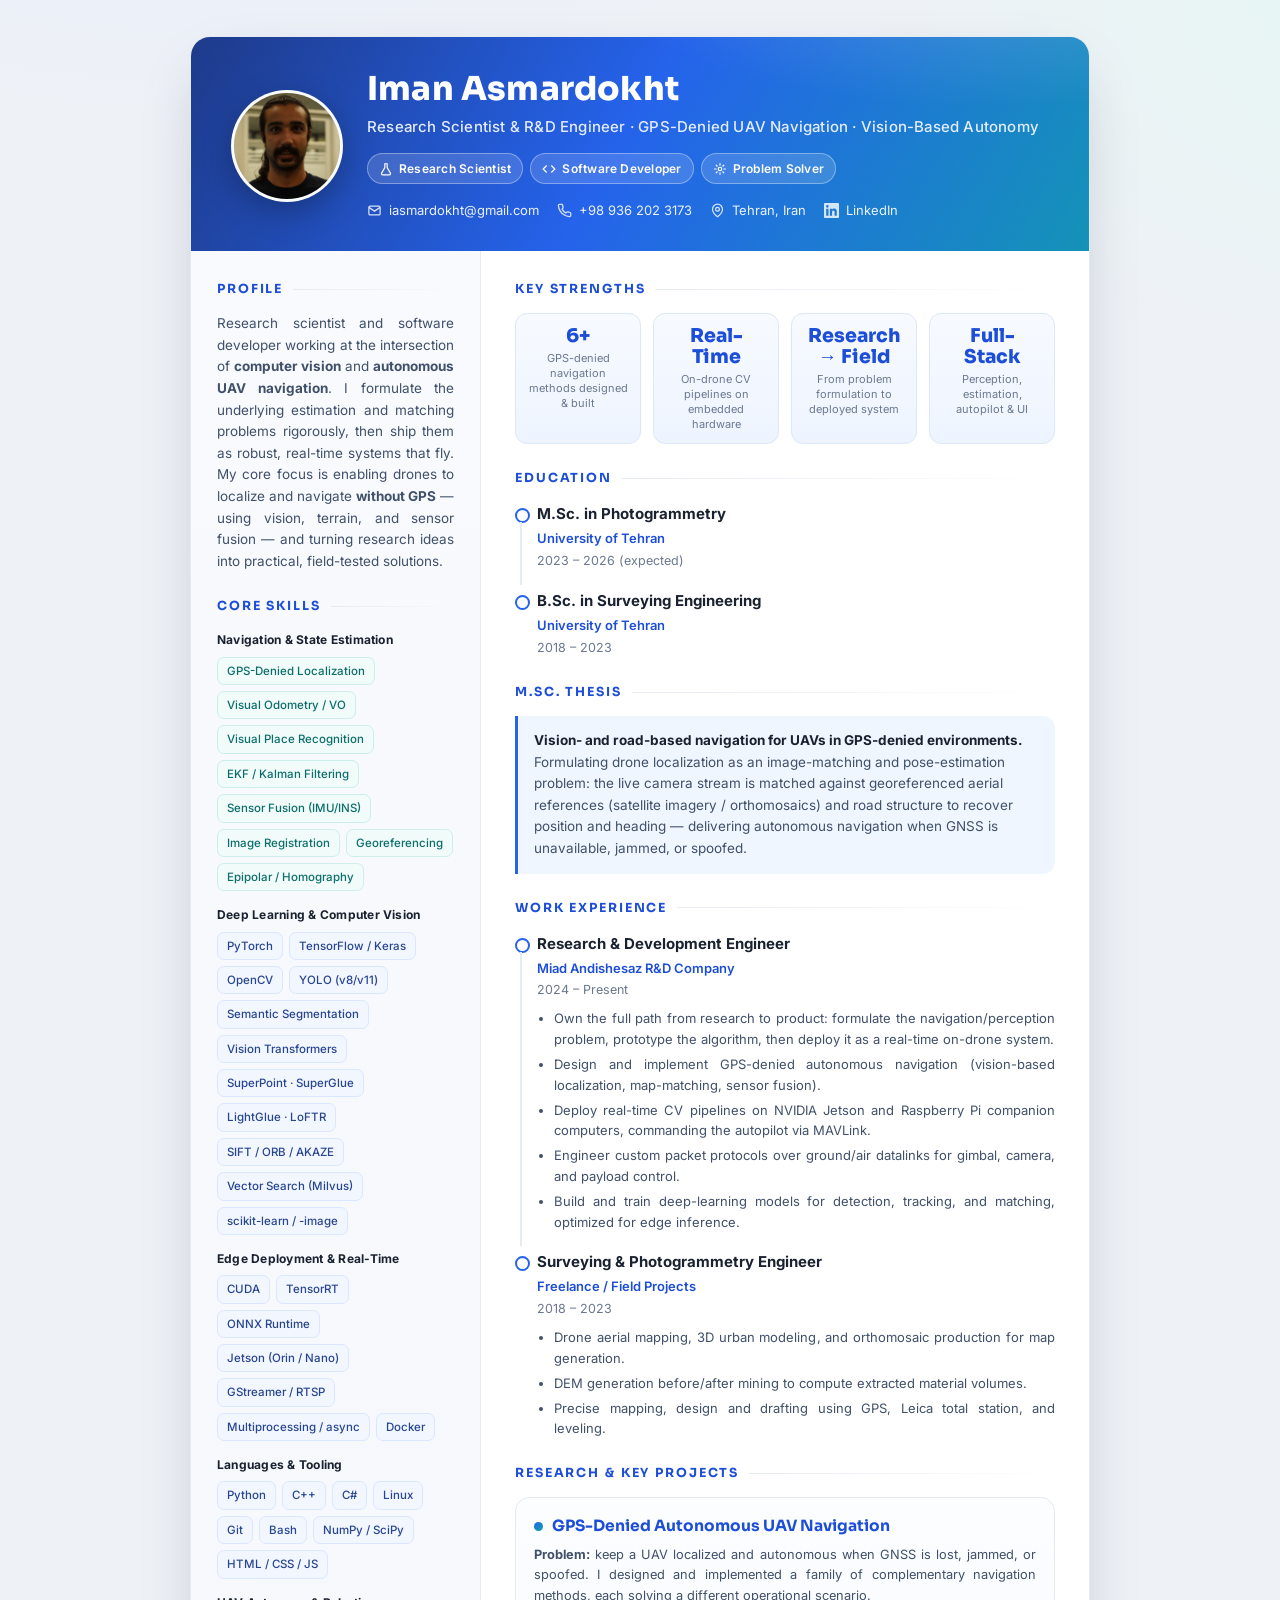
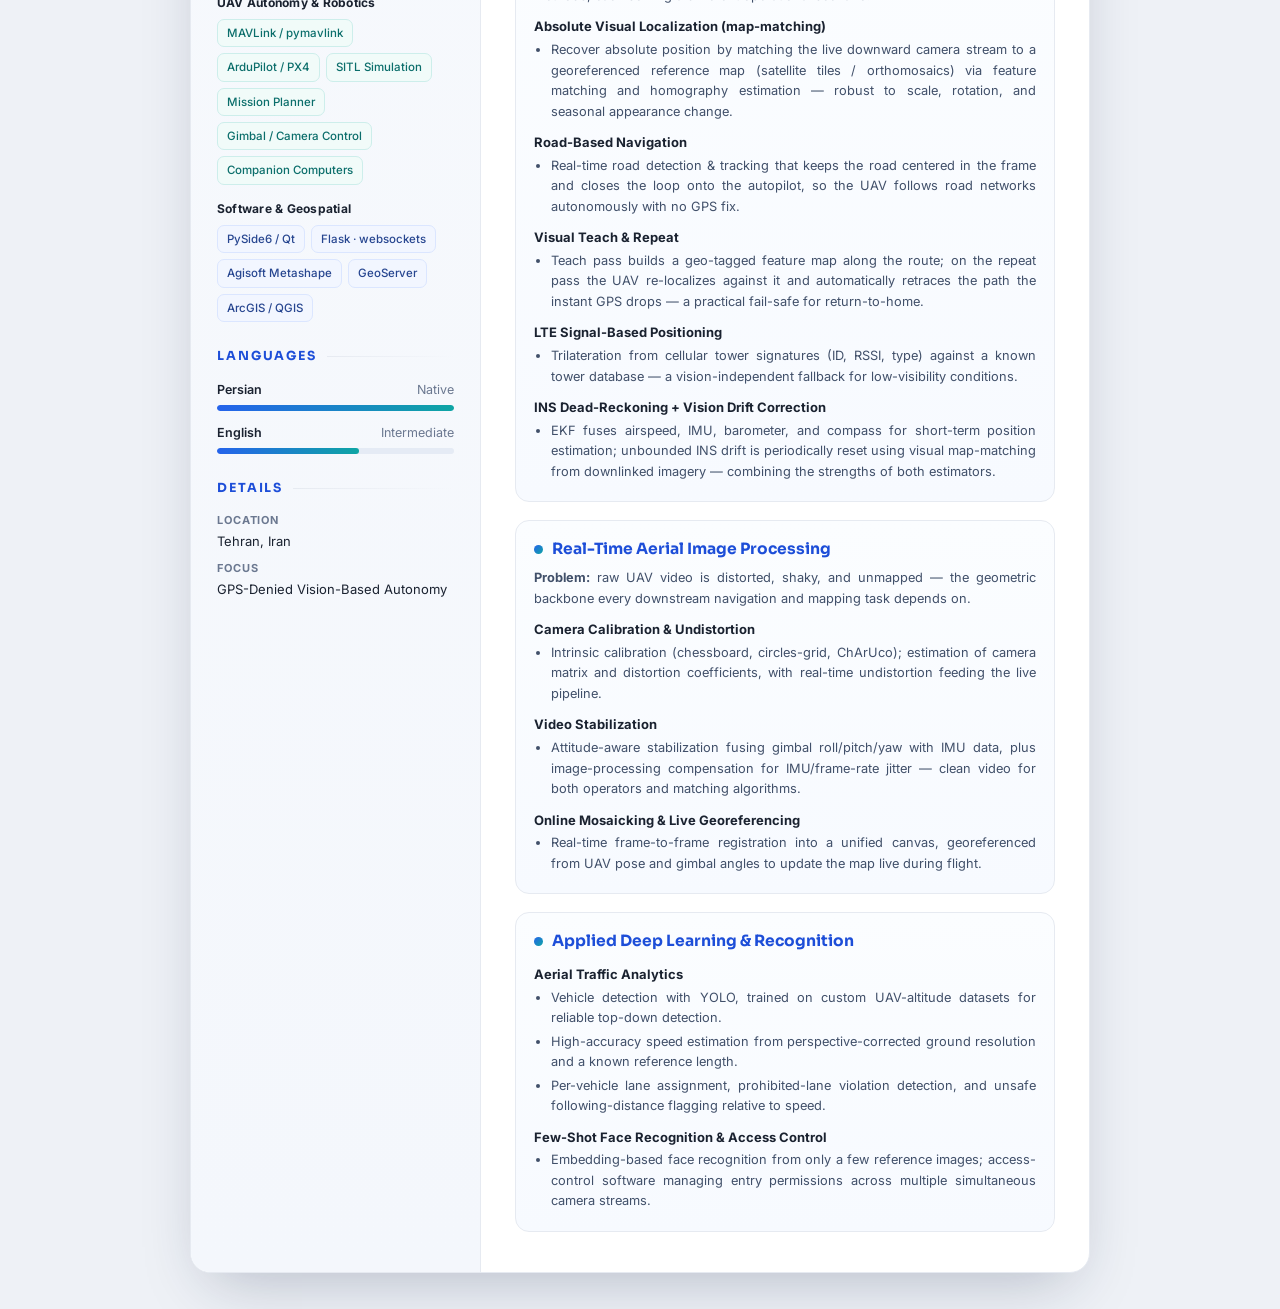
==== commit 76cbdce0: "Rename index2.html to index.html" ====
--- a/index.html
+++ b/index.html
@@ -332,7 +332,7 @@
           <div class="info">
             <div><b>Location</b>Tehran, Iran</div>
             <div><b>Focus</b>GPS-Denied Vision-Based Autonomy</div>
-            <div><b>Availability</b>Open to R&amp;D roles</div>
+
           </div>
         </section>
       </aside>
